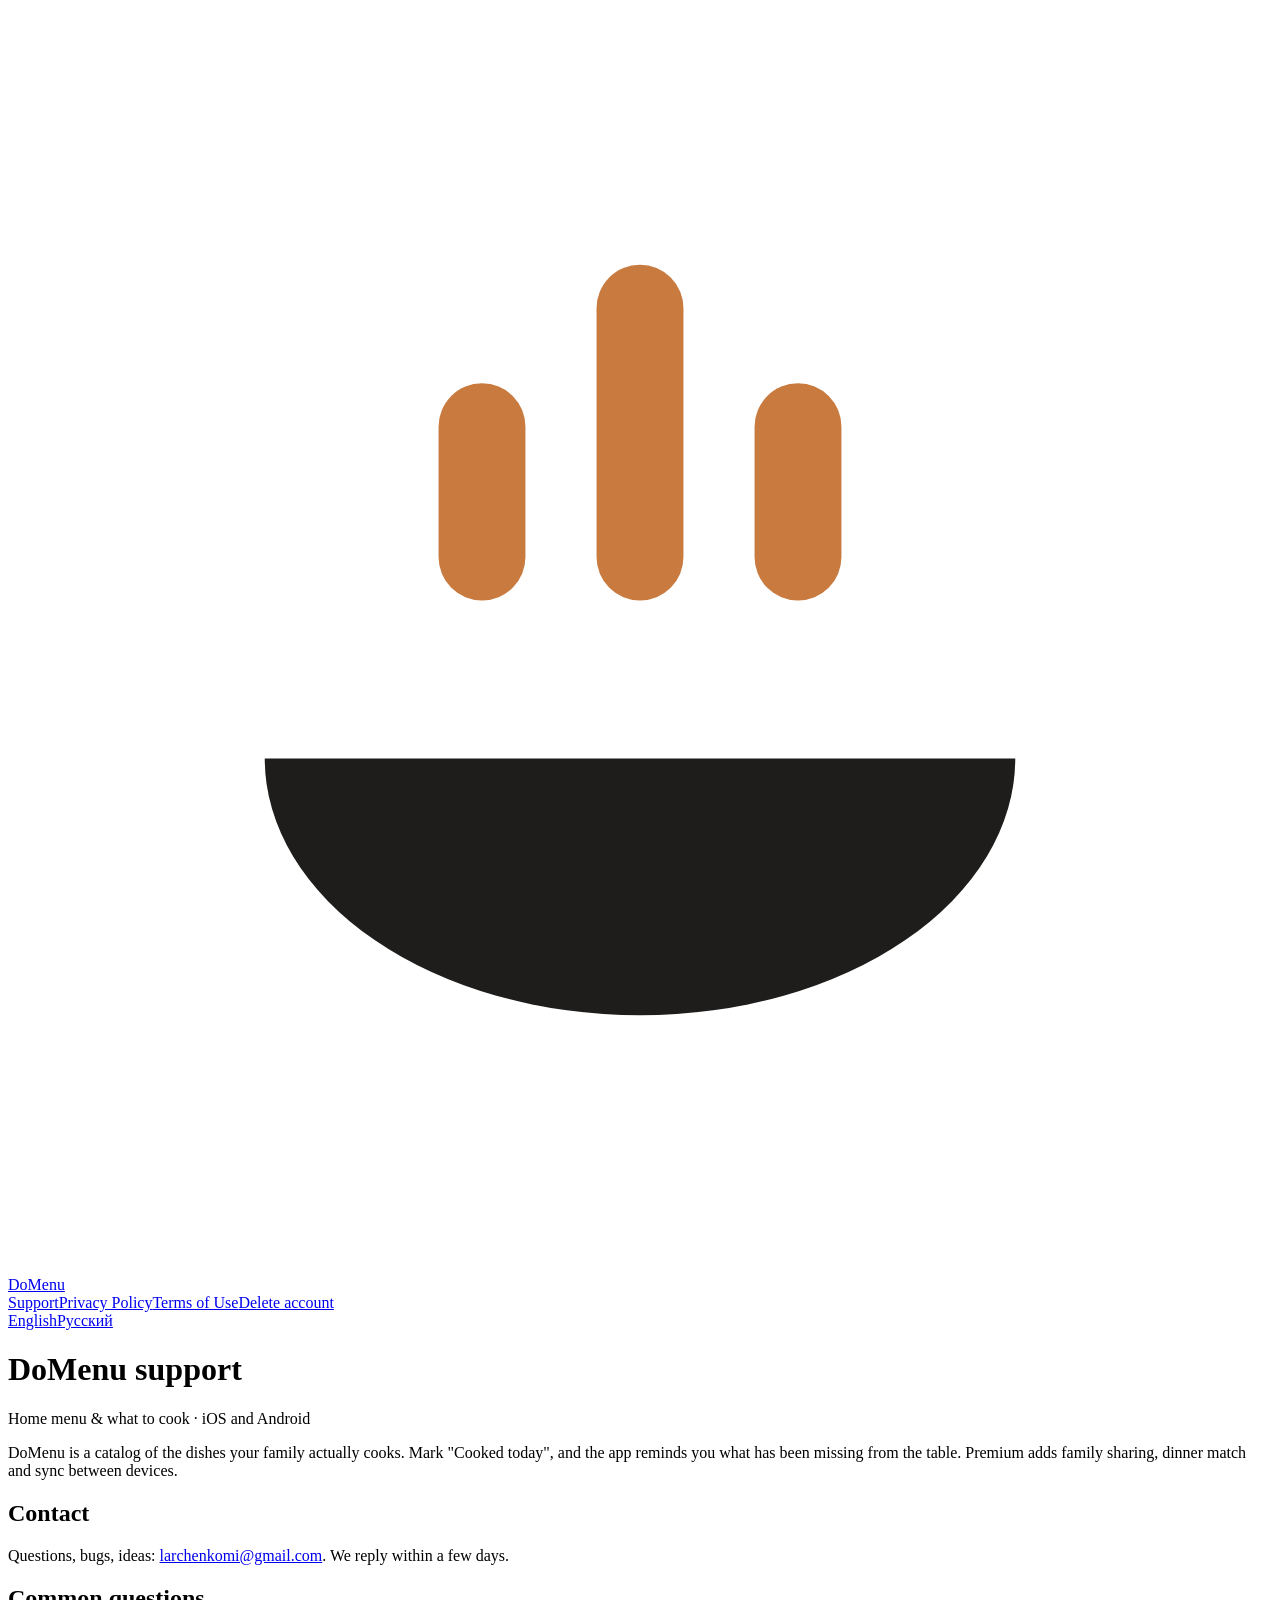
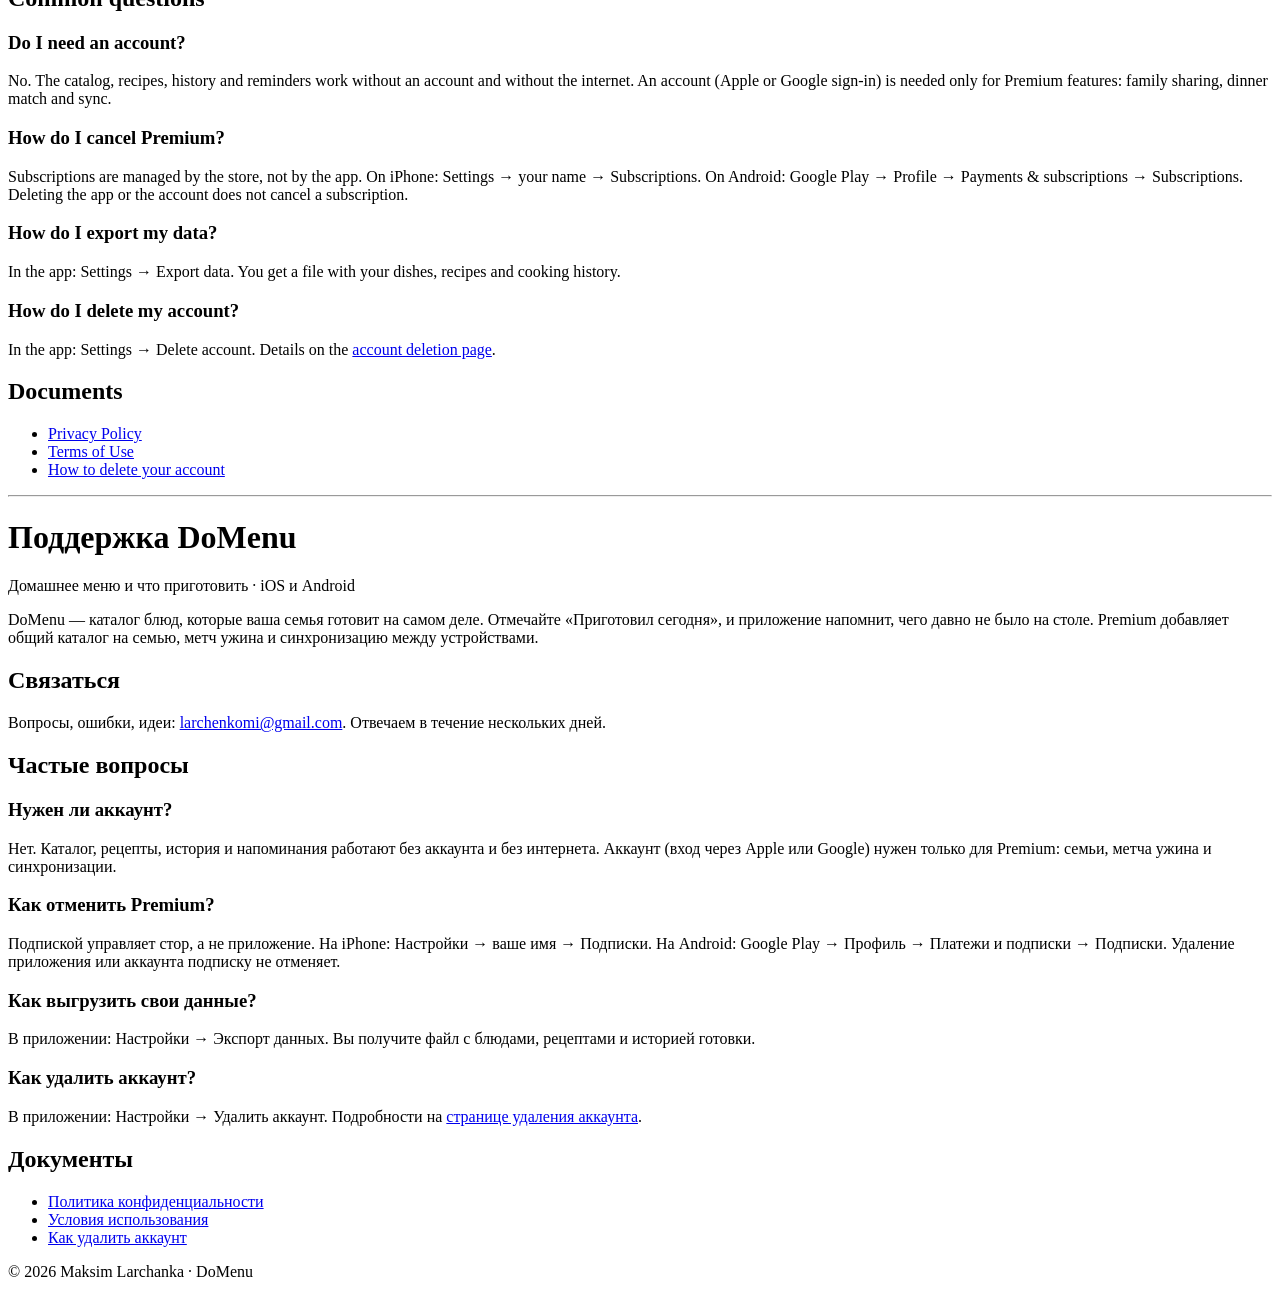
==== index.html @ 8ad33fca "Privacy policy, terms of use, account deletion and support pages Co-Authored-By: Claude Fable 5.1 <n" ====
<!doctype html><html lang="en"><head><meta charset="utf-8"><meta name="viewport" content="width=device-width,initial-scale=1"><title>DoMenu — Support</title><link rel="stylesheet" href="/domenu-site/style.css"></head><body>
<header>
  <a class="brand" href="/domenu-site/"><svg viewBox="0 0 64 64" aria-hidden="true"><rect x="21.8" y="19" width="4.4" height="11" rx="2.2" fill="#C97A3F"/><rect x="29.8" y="13" width="4.4" height="17" rx="2.2" fill="#C97A3F"/><rect x="37.8" y="19" width="4.4" height="11" rx="2.2" fill="#C97A3F"/><path d="M13 38 H51 A19 13 0 0 1 13 38 Z" fill="#1E1D1B"/></svg>DoMenu</a>
  <nav><a href="/domenu-site/">Support</a><a href="/domenu-site/privacy/">Privacy Policy</a><a href="/domenu-site/terms/">Terms of Use</a><a href="/domenu-site/delete-account/">Delete account</a></nav>
</header>
<main>
<div class="lang"><a href="#en">English</a><a href="#ru">Русский</a></div>
<h1 id="en">DoMenu support</h1>
<p class="meta">Home menu &amp; what to cook · iOS and Android</p>
<p>DoMenu is a catalog of the dishes your family actually cooks. Mark "Cooked today", and the app reminds you what has been missing from the table. Premium adds family sharing, dinner match and sync between devices.</p>
<h2>Contact</h2>
<p>Questions, bugs, ideas: <a href="mailto:larchenkomi@gmail.com">larchenkomi@gmail.com</a>. We reply within a few days.</p>
<h2>Common questions</h2>
<h3>Do I need an account?</h3>
<p>No. The catalog, recipes, history and reminders work without an account and without the internet. An account (Apple or Google sign-in) is needed only for Premium features: family sharing, dinner match and sync.</p>
<h3>How do I cancel Premium?</h3>
<p>Subscriptions are managed by the store, not by the app. On iPhone: Settings → your name → Subscriptions. On Android: Google Play → Profile → Payments &amp; subscriptions → Subscriptions. Deleting the app or the account does not cancel a subscription.</p>
<h3>How do I export my data?</h3>
<p>In the app: Settings → Export data. You get a file with your dishes, recipes and cooking history.</p>
<h3>How do I delete my account?</h3>
<p>In the app: Settings → Delete account. Details on the <a href="/domenu-site/delete-account/">account deletion page</a>.</p>
<h2>Documents</h2>
<ul><li><a href="/domenu-site/privacy/">Privacy Policy</a></li><li><a href="/domenu-site/terms/">Terms of Use</a></li><li><a href="/domenu-site/delete-account/">How to delete your account</a></li></ul>

<hr class="ru">
<h1 id="ru">Поддержка DoMenu</h1>
<p class="meta">Домашнее меню и что приготовить · iOS и Android</p>
<p>DoMenu — каталог блюд, которые ваша семья готовит на самом деле. Отмечайте «Приготовил сегодня», и приложение напомнит, чего давно не было на столе. Premium добавляет общий каталог на семью, метч ужина и синхронизацию между устройствами.</p>
<h2>Связаться</h2>
<p>Вопросы, ошибки, идеи: <a href="mailto:larchenkomi@gmail.com">larchenkomi@gmail.com</a>. Отвечаем в течение нескольких дней.</p>
<h2>Частые вопросы</h2>
<h3>Нужен ли аккаунт?</h3>
<p>Нет. Каталог, рецепты, история и напоминания работают без аккаунта и без интернета. Аккаунт (вход через Apple или Google) нужен только для Premium: семьи, метча ужина и синхронизации.</p>
<h3>Как отменить Premium?</h3>
<p>Подпиской управляет стор, а не приложение. На iPhone: Настройки → ваше имя → Подписки. На Android: Google Play → Профиль → Платежи и подписки → Подписки. Удаление приложения или аккаунта подписку не отменяет.</p>
<h3>Как выгрузить свои данные?</h3>
<p>В приложении: Настройки → Экспорт данных. Вы получите файл с блюдами, рецептами и историей готовки.</p>
<h3>Как удалить аккаунт?</h3>
<p>В приложении: Настройки → Удалить аккаунт. Подробности на <a href="/domenu-site/delete-account/#ru">странице удаления аккаунта</a>.</p>
<h2>Документы</h2>
<ul><li><a href="/domenu-site/privacy/#ru">Политика конфиденциальности</a></li><li><a href="/domenu-site/terms/#ru">Условия использования</a></li><li><a href="/domenu-site/delete-account/#ru">Как удалить аккаунт</a></li></ul>
</main>
<footer>© 2026 Maksim Larchanka · DoMenu</footer>
</body></html>
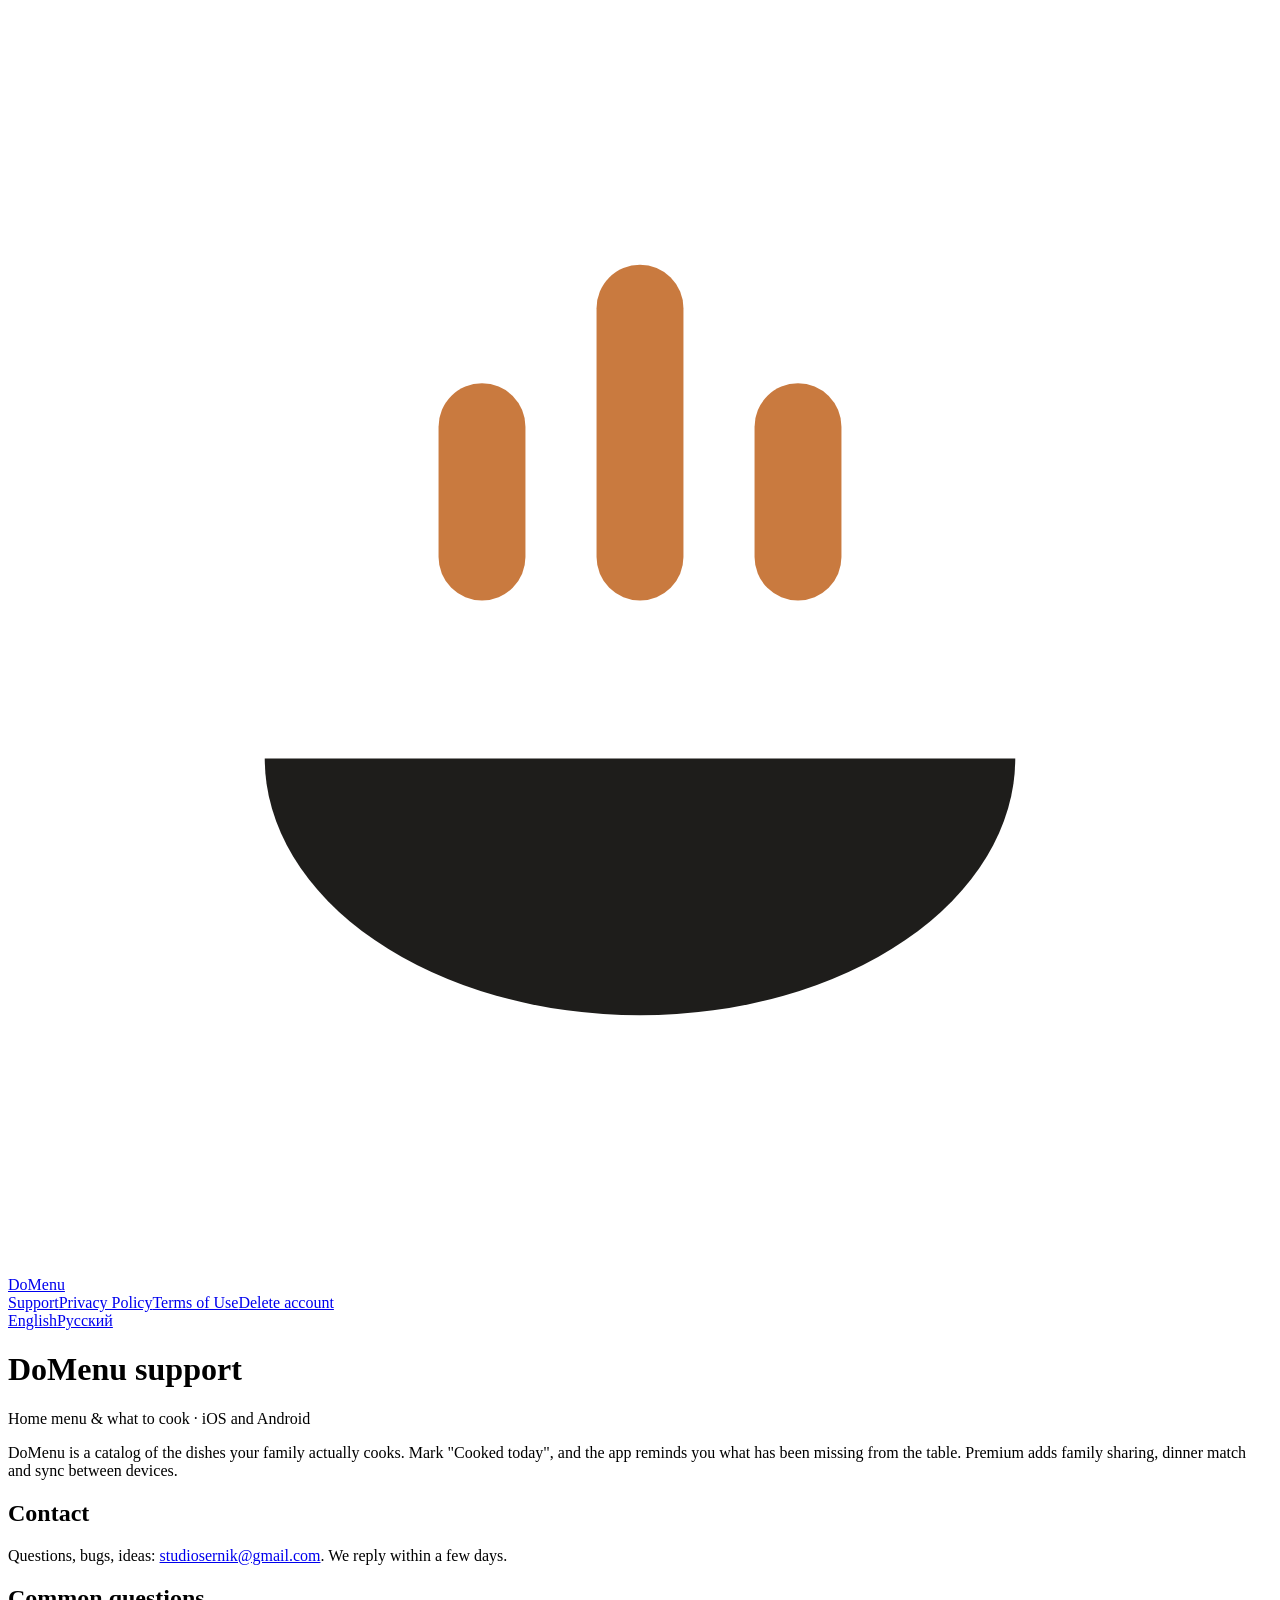
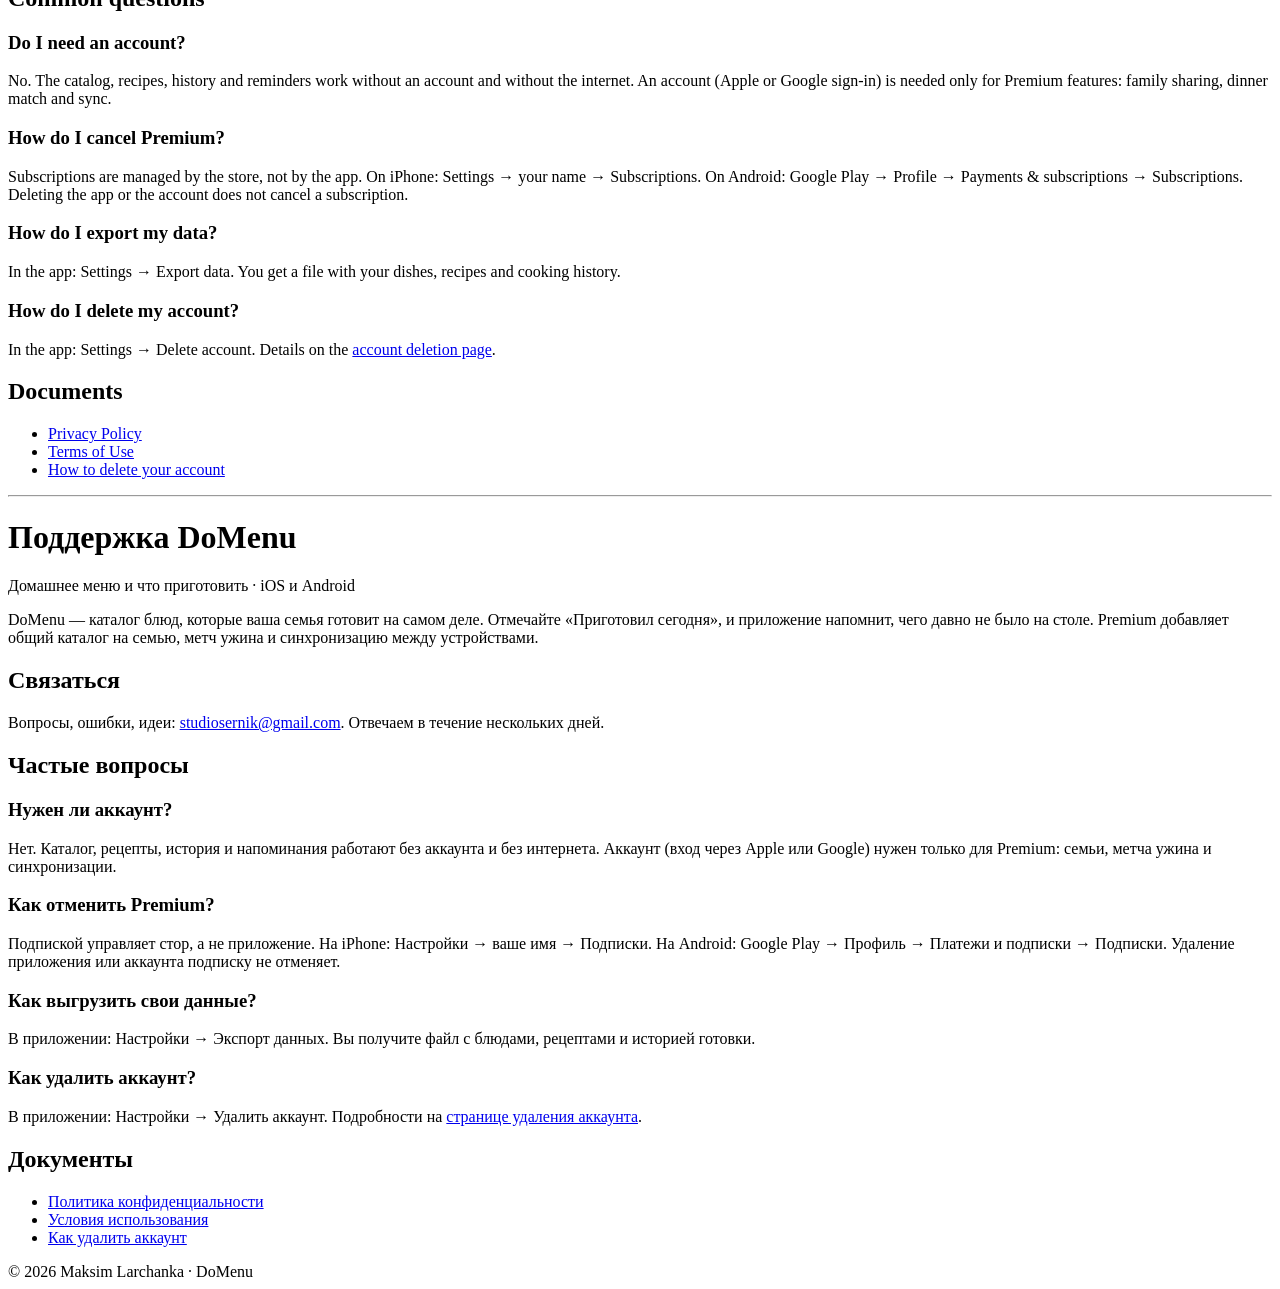
==== commit 2f7ca6b0: "Contact e-mail: studiosernik@gmail.com" ====
--- a/index.html
+++ b/index.html
@@ -9,7 +9,7 @@
 <p class="meta">Home menu &amp; what to cook · iOS and Android</p>
 <p>DoMenu is a catalog of the dishes your family actually cooks. Mark "Cooked today", and the app reminds you what has been missing from the table. Premium adds family sharing, dinner match and sync between devices.</p>
 <h2>Contact</h2>
-<p>Questions, bugs, ideas: <a href="mailto:larchenkomi@gmail.com">larchenkomi@gmail.com</a>. We reply within a few days.</p>
+<p>Questions, bugs, ideas: <a href="mailto:studiosernik@gmail.com">studiosernik@gmail.com</a>. We reply within a few days.</p>
 <h2>Common questions</h2>
 <h3>Do I need an account?</h3>
 <p>No. The catalog, recipes, history and reminders work without an account and without the internet. An account (Apple or Google sign-in) is needed only for Premium features: family sharing, dinner match and sync.</p>
@@ -27,7 +27,7 @@
 <p class="meta">Домашнее меню и что приготовить · iOS и Android</p>
 <p>DoMenu — каталог блюд, которые ваша семья готовит на самом деле. Отмечайте «Приготовил сегодня», и приложение напомнит, чего давно не было на столе. Premium добавляет общий каталог на семью, метч ужина и синхронизацию между устройствами.</p>
 <h2>Связаться</h2>
-<p>Вопросы, ошибки, идеи: <a href="mailto:larchenkomi@gmail.com">larchenkomi@gmail.com</a>. Отвечаем в течение нескольких дней.</p>
+<p>Вопросы, ошибки, идеи: <a href="mailto:studiosernik@gmail.com">studiosernik@gmail.com</a>. Отвечаем в течение нескольких дней.</p>
 <h2>Частые вопросы</h2>
 <h3>Нужен ли аккаунт?</h3>
 <p>Нет. Каталог, рецепты, история и напоминания работают без аккаунта и без интернета. Аккаунт (вход через Apple или Google) нужен только для Premium: семьи, метча ужина и синхронизации.</p>
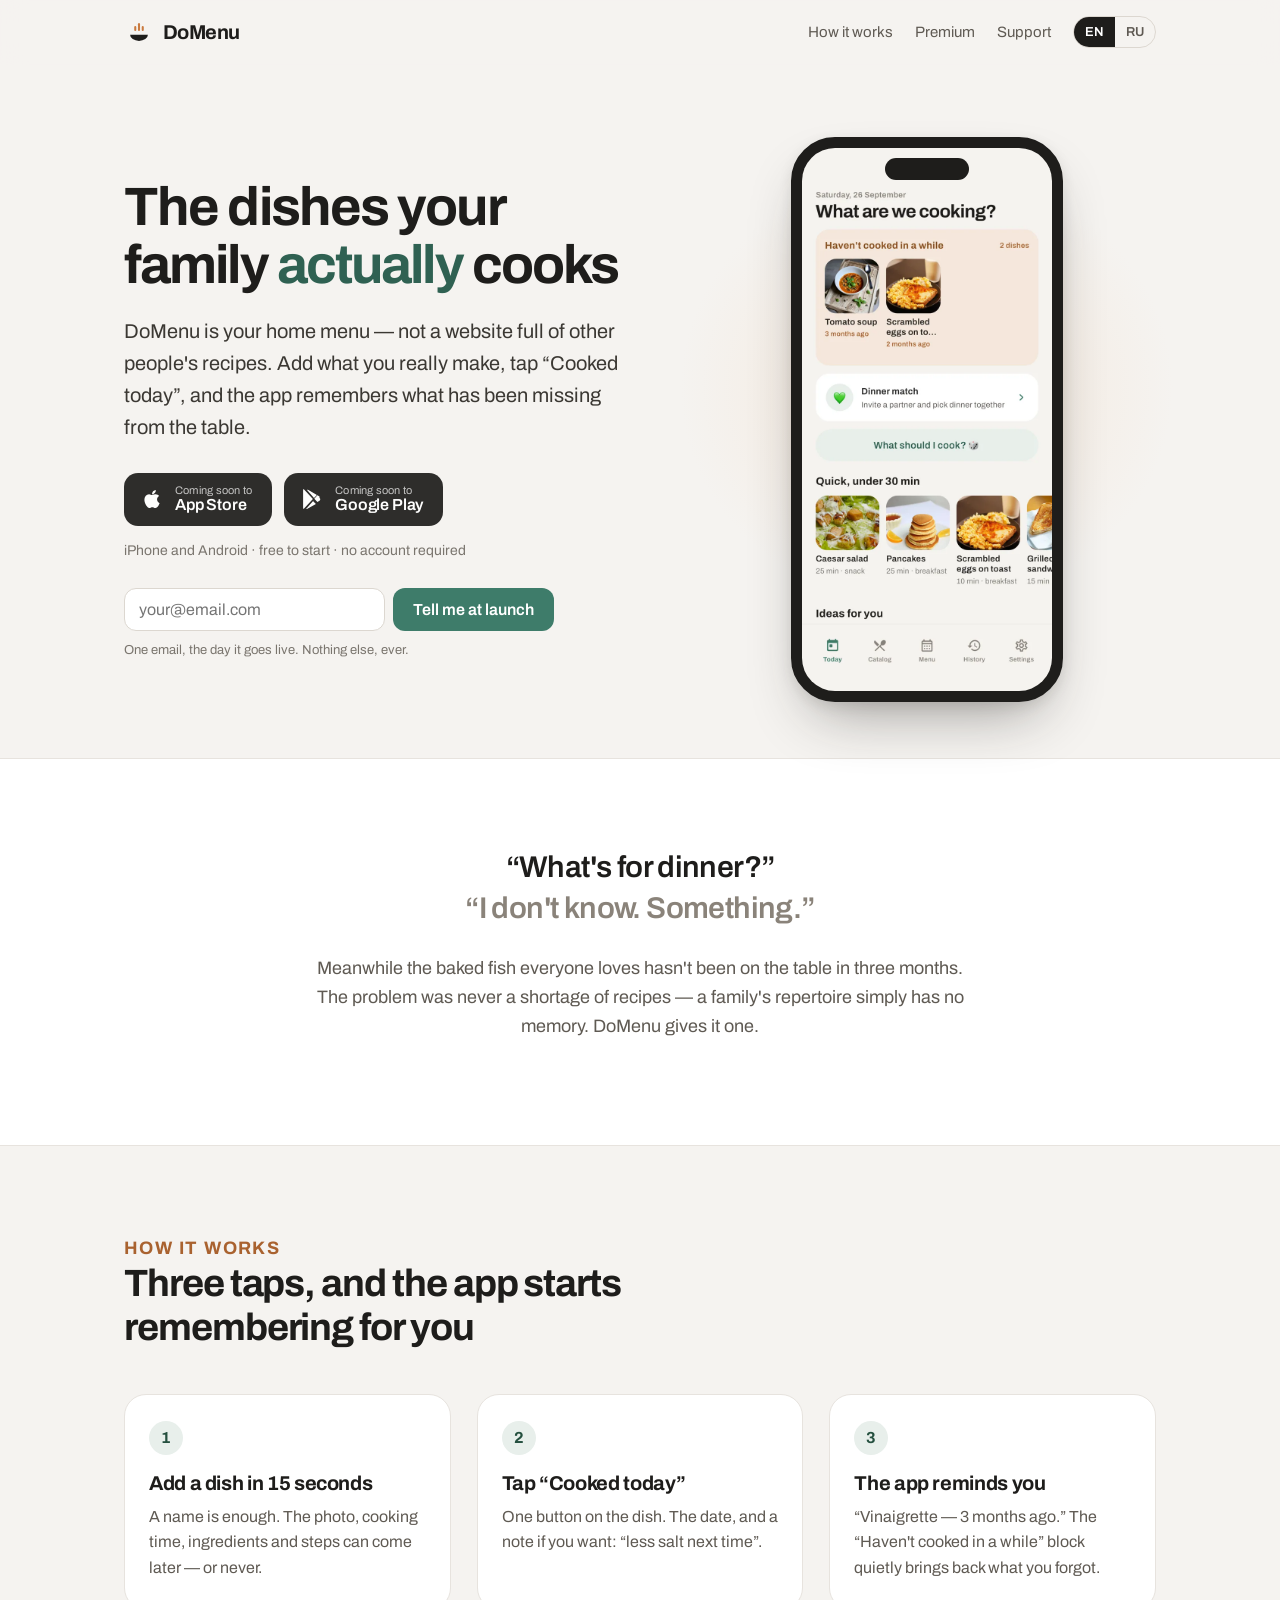
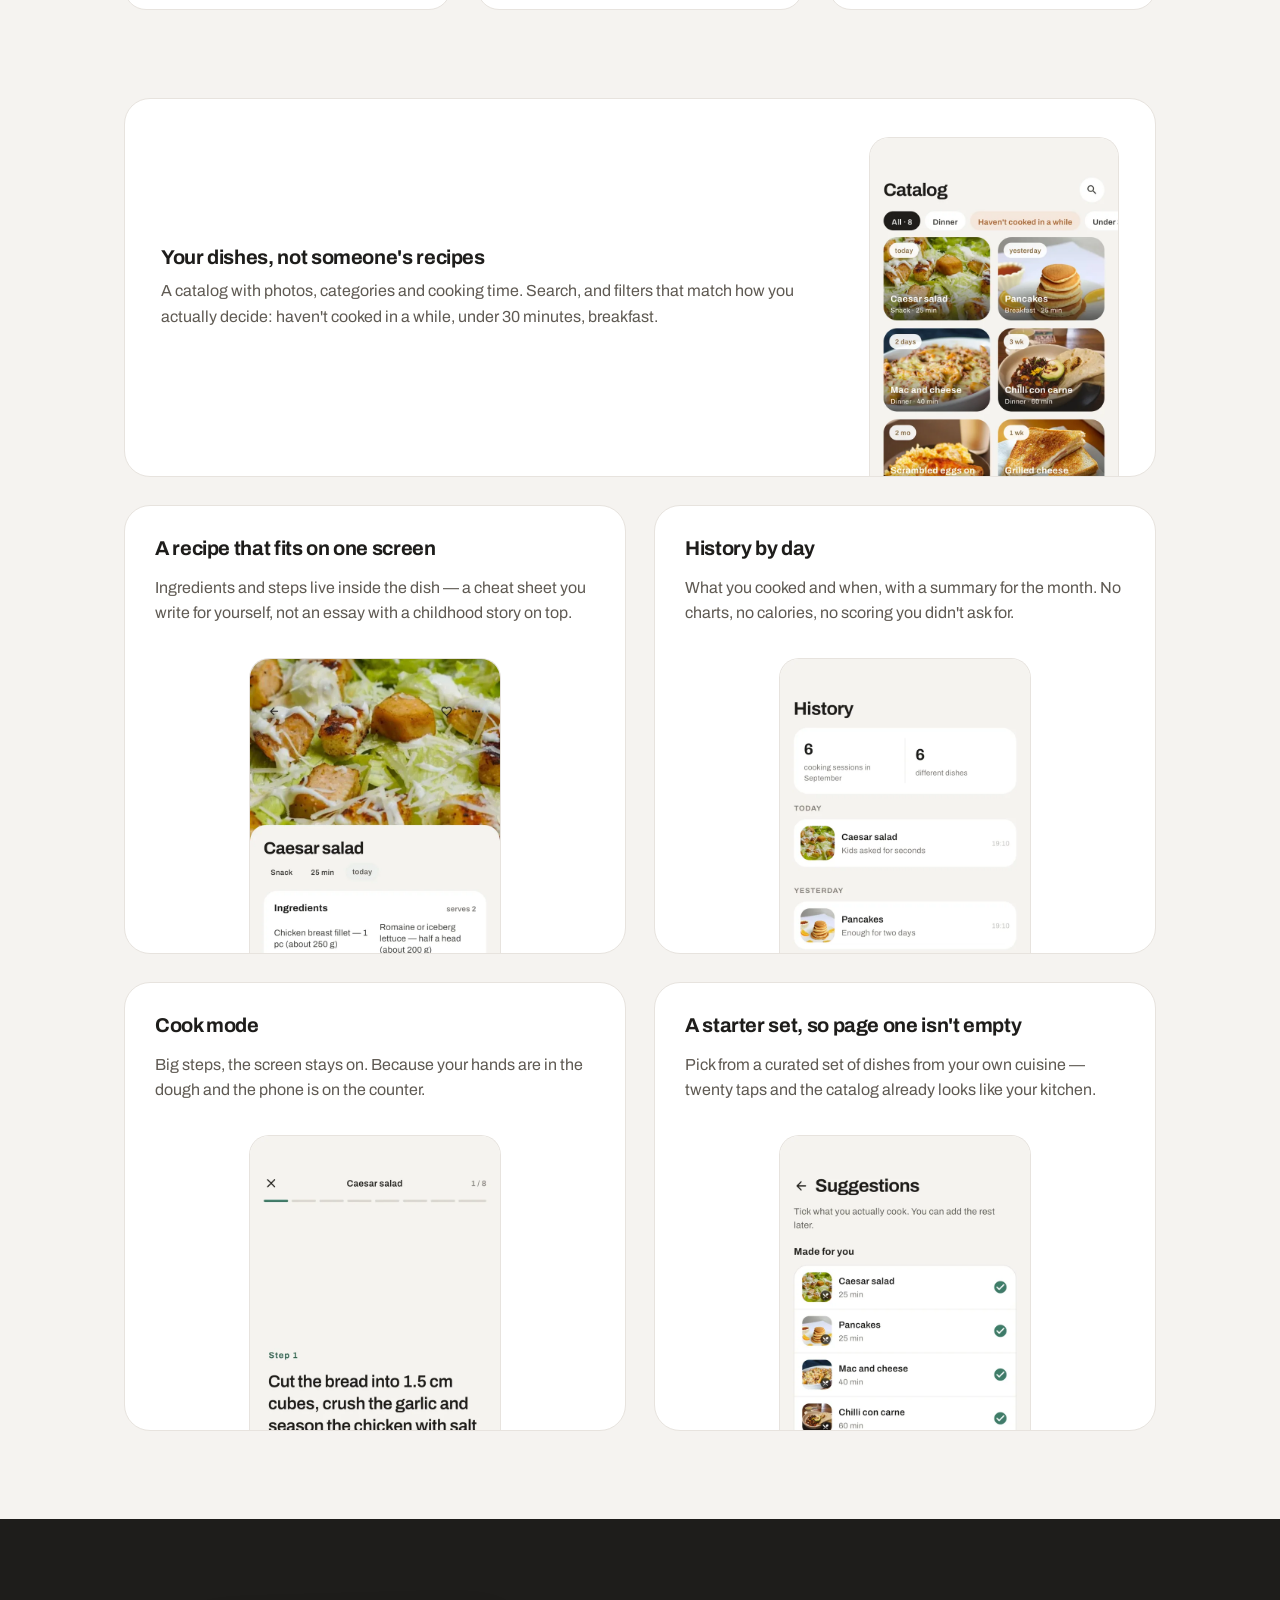
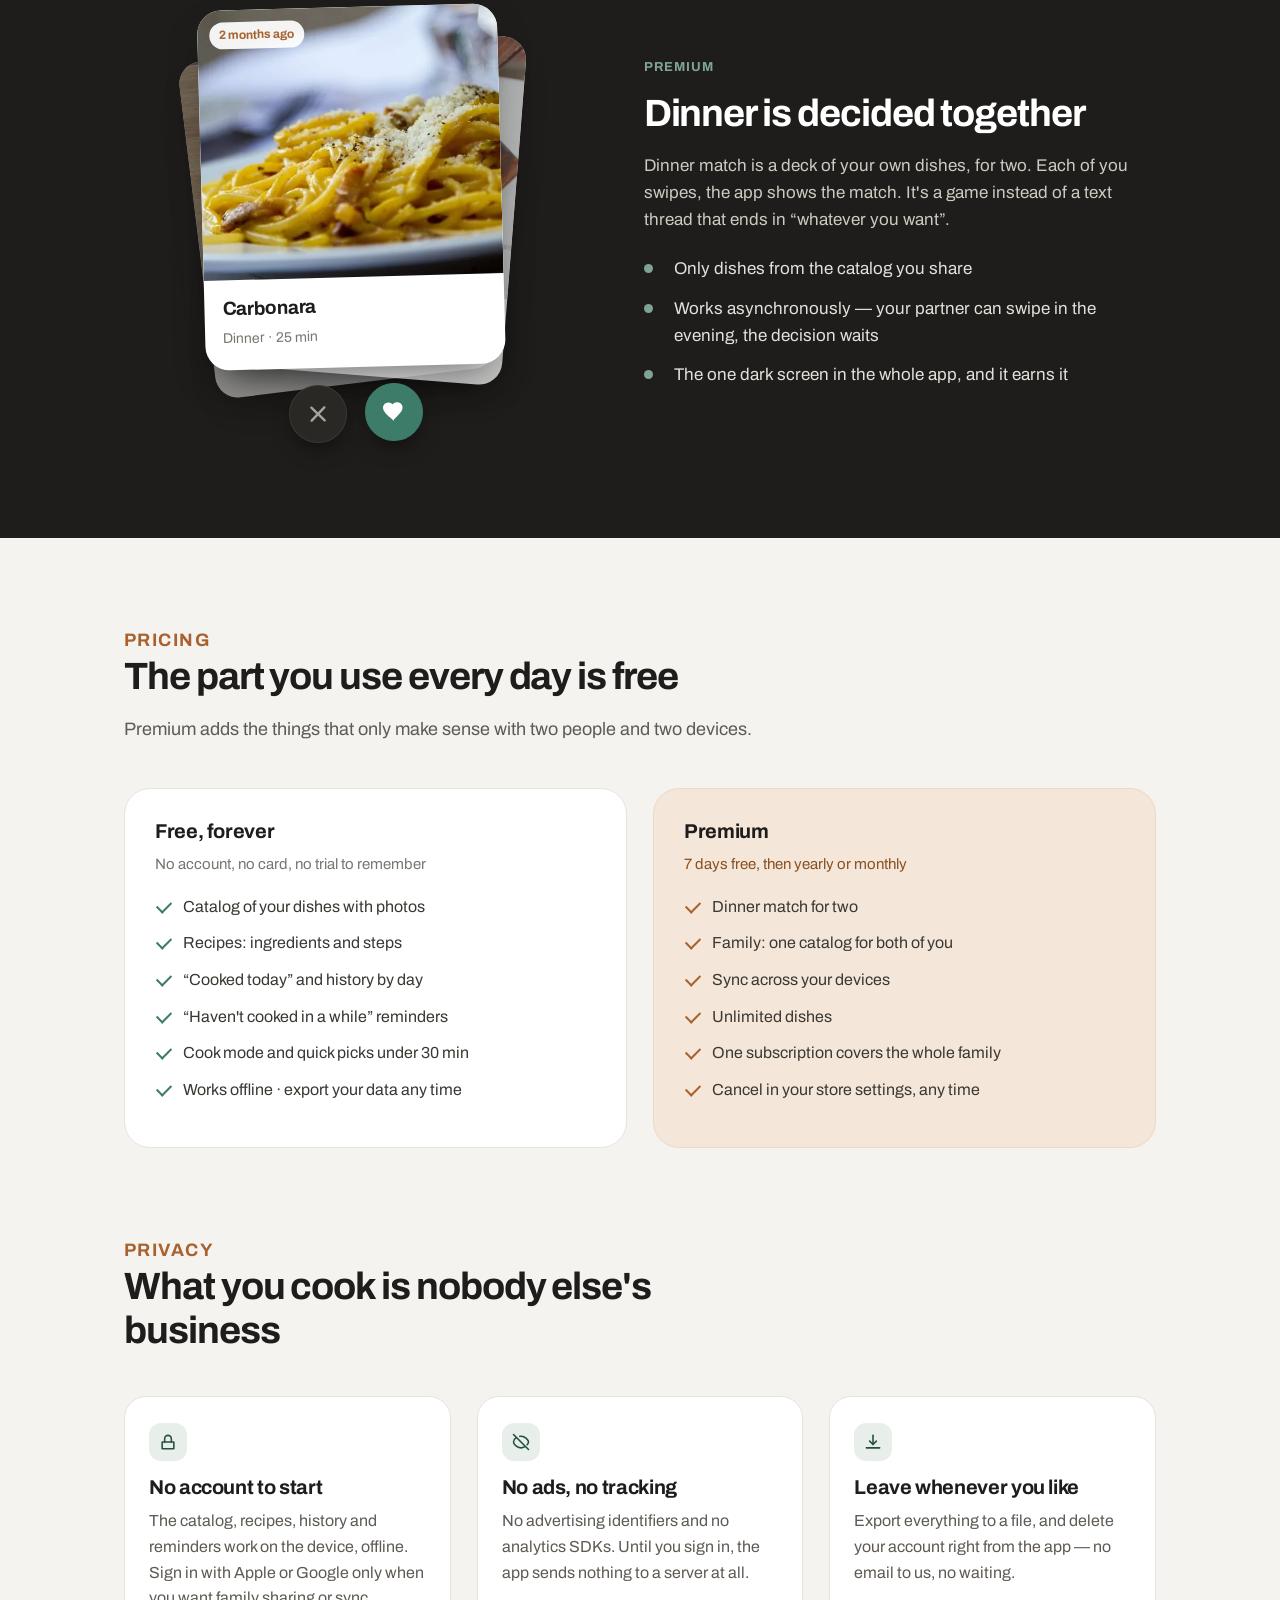
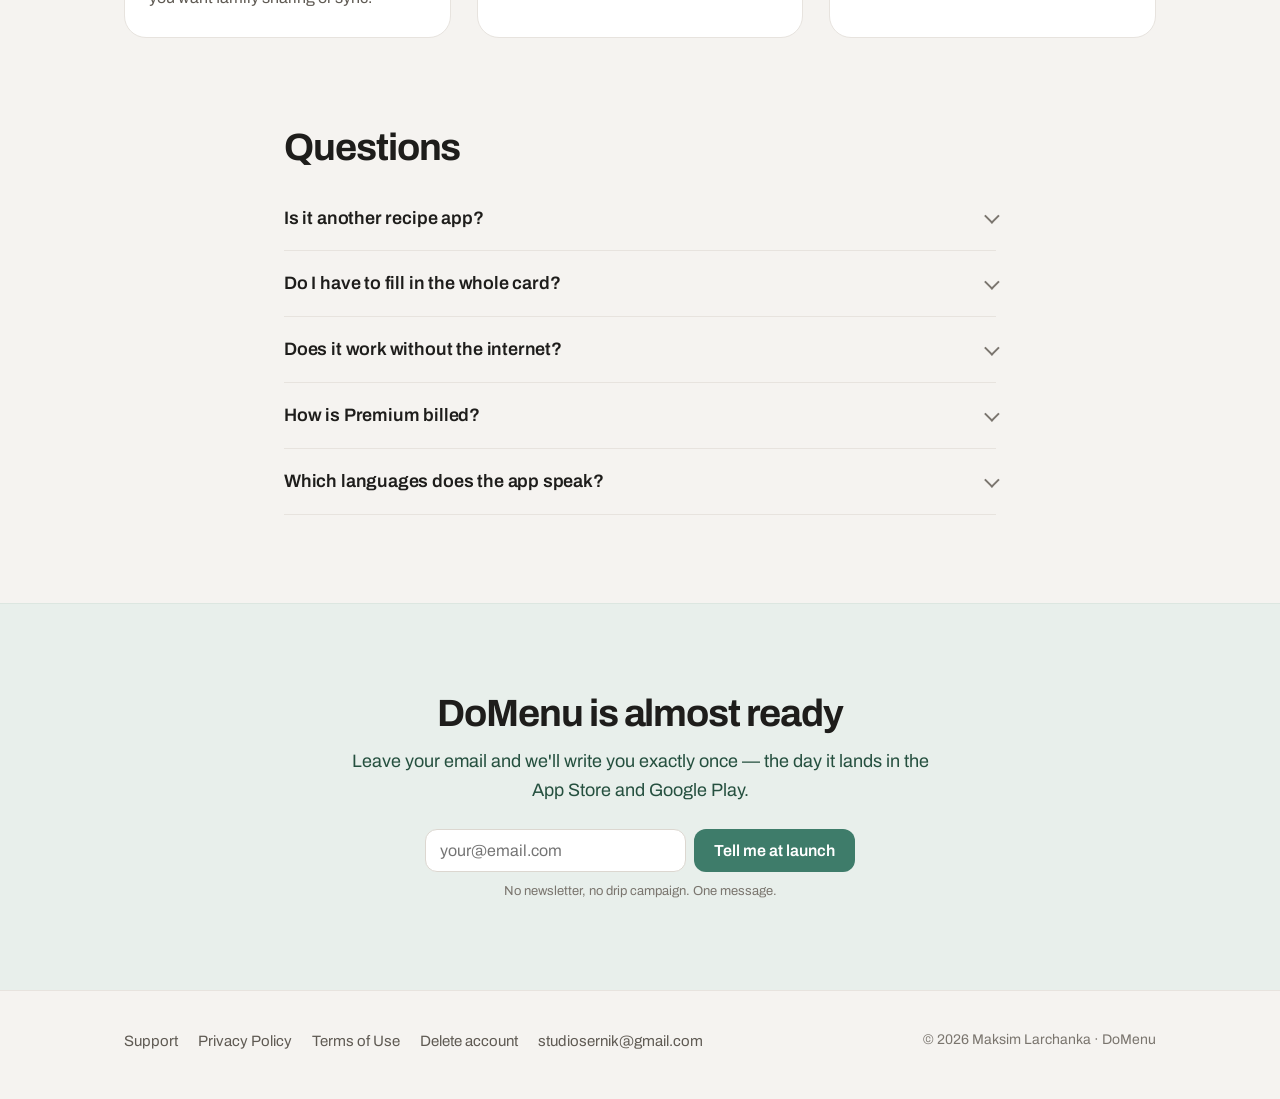
==== commit c32d574d: "Лендинг DoMenu на двух языках Главная страница стала лендингом: hero с кадром «Сегодня», три шага, п" ====
--- a/index.html
+++ b/index.html
@@ -1,44 +1,265 @@
-<!doctype html><html lang="en"><head><meta charset="utf-8"><meta name="viewport" content="width=device-width,initial-scale=1"><title>DoMenu — Support</title><link rel="stylesheet" href="/domenu-site/style.css"></head><body>
-<header>
-  <a class="brand" href="/domenu-site/"><svg viewBox="0 0 64 64" aria-hidden="true"><rect x="21.8" y="19" width="4.4" height="11" rx="2.2" fill="#C97A3F"/><rect x="29.8" y="13" width="4.4" height="17" rx="2.2" fill="#C97A3F"/><rect x="37.8" y="19" width="4.4" height="11" rx="2.2" fill="#C97A3F"/><path d="M13 38 H51 A19 13 0 0 1 13 38 Z" fill="#1E1D1B"/></svg>DoMenu</a>
-  <nav><a href="/domenu-site/">Support</a><a href="/domenu-site/privacy/">Privacy Policy</a><a href="/domenu-site/terms/">Terms of Use</a><a href="/domenu-site/delete-account/">Delete account</a></nav>
+<!doctype html>
+<html lang="en">
+<head>
+<meta charset="utf-8">
+<meta name="viewport" content="width=device-width,initial-scale=1">
+<title>DoMenu — the dishes your family actually cooks</title>
+<meta name="description" content="DoMenu is a home menu app: your family's own dishes, a cheat-sheet recipe inside each one, and a reminder of what hasn't been on the table in a while. iPhone and Android.">
+<link rel="canonical" href="https://makslara.github.io/domenu-site/">
+<link rel="alternate" hreflang="en" href="https://makslara.github.io/domenu-site/">
+<link rel="alternate" hreflang="ru" href="https://makslara.github.io/domenu-site/ru/">
+<link rel="alternate" hreflang="x-default" href="https://makslara.github.io/domenu-site/">
+<meta property="og:type" content="website">
+<meta property="og:title" content="DoMenu — the dishes your family actually cooks">
+<meta property="og:description" content="Your home menu: add what you really cook, mark “Cooked today”, and the app remembers what has been missing from the table.">
+<meta property="og:image" content="https://makslara.github.io/domenu-site/og.png">
+<meta property="og:locale" content="en">
+<meta property="og:locale:alternate" content="ru">
+<meta name="twitter:card" content="summary_large_image">
+<meta name="theme-color" content="#F5F3F0">
+<link rel="icon" href="favicon.svg" type="image/svg+xml">
+<link rel="apple-touch-icon" href="apple-touch-icon.png">
+<link rel="preconnect" href="https://fonts.googleapis.com"><link rel="preconnect" href="https://fonts.gstatic.com" crossorigin>
+<link rel="stylesheet" href="https://fonts.googleapis.com/css2?family=Archivo:wght@400;500;600;700&family=Golos+Text:wght@400;500;600;700&display=swap">
+<link rel="stylesheet" href="landing.css">
+<script>(function(){try{var s=localStorage.getItem('domenu-lang');if(s==='ru'){location.replace('ru/');return}if(!s&&/^ru\b/i.test(navigator.language||'')){location.replace('ru/')}}catch(e){}})();</script>
+</head>
+<body>
+
+<header class="top">
+  <div class="wrap top-in">
+    <a class="brand" href="./"><svg viewBox="0 0 64 64" aria-hidden="true"><rect x="21.8" y="19" width="4.4" height="11" rx="2.2" fill="#C97A3F"/><rect x="29.8" y="13" width="4.4" height="17" rx="2.2" fill="#C97A3F"/><rect x="37.8" y="19" width="4.4" height="11" rx="2.2" fill="#C97A3F"/><path d="M13 38 H51 A19 13 0 0 1 13 38 Z" fill="#1E1D1B"/></svg>DoMenu</a>
+    <nav>
+      <a class="nav-link" href="#how">How it works</a>
+      <a class="nav-link" href="#premium">Premium</a>
+      <a class="nav-link" href="support/">Support</a>
+      <span class="lang-switch"><a href="./" data-lang="en" aria-current="page">EN</a><a href="ru/" data-lang="ru">RU</a></span>
+    </nav>
+  </div>
 </header>
+
 <main>
-<div class="lang"><a href="#en">English</a><a href="#ru">Русский</a></div>
-<h1 id="en">DoMenu support</h1>
-<p class="meta">Home menu &amp; what to cook · iOS and Android</p>
-<p>DoMenu is a catalog of the dishes your family actually cooks. Mark "Cooked today", and the app reminds you what has been missing from the table. Premium adds family sharing, dinner match and sync between devices.</p>
-<h2>Contact</h2>
-<p>Questions, bugs, ideas: <a href="mailto:studiosernik@gmail.com">studiosernik@gmail.com</a>. We reply within a few days.</p>
-<h2>Common questions</h2>
-<h3>Do I need an account?</h3>
-<p>No. The catalog, recipes, history and reminders work without an account and without the internet. An account (Apple or Google sign-in) is needed only for Premium features: family sharing, dinner match and sync.</p>
-<h3>How do I cancel Premium?</h3>
-<p>Subscriptions are managed by the store, not by the app. On iPhone: Settings → your name → Subscriptions. On Android: Google Play → Profile → Payments &amp; subscriptions → Subscriptions. Deleting the app or the account does not cancel a subscription.</p>
-<h3>How do I export my data?</h3>
-<p>In the app: Settings → Export data. You get a file with your dishes, recipes and cooking history.</p>
-<h3>How do I delete my account?</h3>
-<p>In the app: Settings → Delete account. Details on the <a href="/domenu-site/delete-account/">account deletion page</a>.</p>
-<h2>Documents</h2>
-<ul><li><a href="/domenu-site/privacy/">Privacy Policy</a></li><li><a href="/domenu-site/terms/">Terms of Use</a></li><li><a href="/domenu-site/delete-account/">How to delete your account</a></li></ul>
-
-<hr class="ru">
-<h1 id="ru">Поддержка DoMenu</h1>
-<p class="meta">Домашнее меню и что приготовить · iOS и Android</p>
-<p>DoMenu — каталог блюд, которые ваша семья готовит на самом деле. Отмечайте «Приготовил сегодня», и приложение напомнит, чего давно не было на столе. Premium добавляет общий каталог на семью, метч ужина и синхронизацию между устройствами.</p>
-<h2>Связаться</h2>
-<p>Вопросы, ошибки, идеи: <a href="mailto:studiosernik@gmail.com">studiosernik@gmail.com</a>. Отвечаем в течение нескольких дней.</p>
-<h2>Частые вопросы</h2>
-<h3>Нужен ли аккаунт?</h3>
-<p>Нет. Каталог, рецепты, история и напоминания работают без аккаунта и без интернета. Аккаунт (вход через Apple или Google) нужен только для Premium: семьи, метча ужина и синхронизации.</p>
-<h3>Как отменить Premium?</h3>
-<p>Подпиской управляет стор, а не приложение. На iPhone: Настройки → ваше имя → Подписки. На Android: Google Play → Профиль → Платежи и подписки → Подписки. Удаление приложения или аккаунта подписку не отменяет.</p>
-<h3>Как выгрузить свои данные?</h3>
-<p>В приложении: Настройки → Экспорт данных. Вы получите файл с блюдами, рецептами и историей готовки.</p>
-<h3>Как удалить аккаунт?</h3>
-<p>В приложении: Настройки → Удалить аккаунт. Подробности на <a href="/domenu-site/delete-account/#ru">странице удаления аккаунта</a>.</p>
-<h2>Документы</h2>
-<ul><li><a href="/domenu-site/privacy/#ru">Политика конфиденциальности</a></li><li><a href="/domenu-site/terms/#ru">Условия использования</a></li><li><a href="/domenu-site/delete-account/#ru">Как удалить аккаунт</a></li></ul>
+
+<section class="hero">
+  <div class="wrap hero-grid">
+    <div>
+      <h1>The dishes your family <em>actually</em> cooks</h1>
+      <p class="lead">DoMenu is your home menu — not a website full of other people's recipes. Add what you really make, tap “Cooked today”, and the app remembers what has been missing from the table.</p>
+      <div class="cta">
+        <span class="badge" aria-disabled="true"><svg viewBox="0 0 24 24" aria-hidden="true"><path d="M17.05 20.28c-.98.95-2.05.8-3.08.35-1.09-.46-2.09-.48-3.24 0-1.44.62-2.2.44-3.06-.35C2.79 15.25 3.51 7.59 9.05 7.31c1.35.07 2.29.74 3.08.8 1.18-.24 2.31-.93 3.57-.84 1.51.12 2.65.72 3.4 1.8-3.12 1.87-2.38 5.98.48 7.13-.57 1.5-1.31 2.99-2.53 4.08zM12.03 7.25c-.15-2.23 1.66-4.07 3.74-4.25.29 2.58-2.34 4.5-3.74 4.25z"/></svg><span><small>Coming soon to</small><b>App Store</b></span></span>
+        <span class="badge" aria-disabled="true"><svg viewBox="0 0 24 24" aria-hidden="true"><path d="M3.6 2.1c-.3.25-.5.65-.5 1.17v17.46c0 .52.2.92.5 1.17l9.3-9.9-9.3-9.9zm10.4 8.9 2.9-3.1-8.5-4.8c-.5-.3-1-.35-1.35-.15L14 11zm0 2.1L6.05 22c.35.2.85.15 1.35-.15l8.5-4.8-2.9-2.95zm5.5-3.55-2.1-1.2-3.1 3.3 3.1 3.3 2.1-1.2c1-.57 1-2.06 0-2.63z"/></svg><span><small>Coming soon to</small><b>Google Play</b></span></span>
+      </div>
+      <p class="cta-note">iPhone and Android · free to start · no account required</p>
+      <form class="signup" data-subject="DoMenu: tell me at launch" data-body="Please let me know when DoMenu is out.">
+        <div class="signup-row">
+          <input type="email" required placeholder="your@email.com" aria-label="Email">
+          <button type="submit">Tell me at launch</button>
+        </div>
+        <p class="hint">One email, the day it goes live. Nothing else, ever.</p>
+        <p class="done">Thanks — you'll hear from us once, at launch.</p>
+      </form>
+    </div>
+    <div class="hero-phone">
+      <div class="phone"><img src="shots/en/03-today.webp" width="660" height="1434" alt="The Today screen in DoMenu: “Haven't cooked in a while”, dinner match and quick picks"></div>
+    </div>
+  </div>
+</section>
+
+<section class="problem">
+  <div class="wrap quote reveal">
+    <p class="dialog">“What's for dinner?”<span>“I don't know. Something.”</span></p>
+    <p>Meanwhile the baked fish everyone loves hasn't been on the table in three months. The problem was never a shortage of recipes — a family's repertoire simply has no memory. DoMenu gives it one.</p>
+  </div>
+</section>
+
+<section id="how">
+  <div class="wrap">
+    <div class="section-head reveal">
+      <p class="eyebrow">How it works</p>
+      <h2>Three taps, and the app starts remembering for you</h2>
+    </div>
+    <div class="steps reveal">
+      <div class="step">
+        <h3>Add a dish in 15 seconds</h3>
+        <p>A name is enough. The photo, cooking time, ingredients and steps can come later — or never.</p>
+      </div>
+      <div class="step">
+        <h3>Tap “Cooked today”</h3>
+        <p>One button on the dish. The date, and a note if you want: “less salt next time”.</p>
+      </div>
+      <div class="step">
+        <h3>The app reminds you</h3>
+        <p>“Vinaigrette — 3 months ago.” The “Haven't cooked in a while” block quietly brings back what you forgot.</p>
+      </div>
+    </div>
+  </div>
+</section>
+
+<section id="features" style="padding-top:0">
+  <div class="wrap">
+    <div class="features">
+      <div class="feature wide reveal">
+        <div>
+          <h3>Your dishes, not someone's recipes</h3>
+          <p>A catalog with photos, categories and cooking time. Search, and filters that match how you actually decide: haven't cooked in a while, under 30 minutes, breakfast.</p>
+        </div>
+        <div class="shot"><img loading="lazy" src="shots/en/04-catalog.webp" width="660" height="1434" alt="Catalog of dishes in DoMenu"></div>
+      </div>
+      <div class="feature reveal">
+        <h3>A recipe that fits on one screen</h3>
+        <p>Ingredients and steps live inside the dish — a cheat sheet you write for yourself, not an essay with a childhood story on top.</p>
+        <div class="shot"><img loading="lazy" src="shots/en/05-dish.webp" width="660" height="1434" alt="A dish card with ingredients and steps"></div>
+      </div>
+      <div class="feature reveal">
+        <h3>History by day</h3>
+        <p>What you cooked and when, with a summary for the month. No charts, no calories, no scoring you didn't ask for.</p>
+        <div class="shot"><img loading="lazy" src="shots/en/07-history.webp" width="660" height="1434" alt="Cooking history by day"></div>
+      </div>
+      <div class="feature reveal">
+        <h3>Cook mode</h3>
+        <p>Big steps, the screen stays on. Because your hands are in the dough and the phone is on the counter.</p>
+        <div class="shot"><img loading="lazy" src="shots/en/06c-cook-mode.webp" width="660" height="1434" alt="Cook mode with large steps"></div>
+      </div>
+      <div class="feature reveal">
+        <h3>A starter set, so page one isn't empty</h3>
+        <p>Pick from a curated set of dishes from your own cuisine — twenty taps and the catalog already looks like your kitchen.</p>
+        <div class="shot"><img loading="lazy" src="shots/en/14-suggestions.webp" width="660" height="1434" alt="Starter set of dishes"></div>
+      </div>
+    </div>
+  </div>
+</section>
+
+<section class="match" id="match">
+  <div class="wrap match-grid">
+      <div class="deck">
+        <div class="deck-card"><img loading="lazy" src="shots/deck/homemade-pizza.webp" alt=""><div class="meta"><b>Homemade pizza</b><span>Dinner · 50 min</span></div></div>
+        <div class="deck-card"><img loading="lazy" src="shots/deck/borscht.webp" alt=""><div class="meta"><b>Borscht</b><span>Dinner · 90 min</span></div></div>
+        <div class="deck-card">
+          <span class="ago">2 months ago</span>
+          <img loading="lazy" src="shots/deck/carbonara.webp" alt="Carbonara in the dinner match deck">
+          <div class="meta"><b>Carbonara</b><span>Dinner · 25 min</span></div>
+        </div>
+        <div class="deck-btns">
+          <span aria-hidden="true"><svg viewBox="0 0 24 24"><path d="M6 6l12 12M18 6L6 18"/></svg></span>
+          <span class="yes" aria-hidden="true"><svg viewBox="0 0 24 24"><path d="M12 20.4l-1.5-1.36C5.2 14.28 2 11.4 2 7.9 2 5.1 4.2 3 7 3c1.6 0 3.1.74 4 1.9C11.9 3.74 13.4 3 15 3c2.8 0 5 2.1 5 4.9 0 3.5-3.2 6.38-8.5 11.14L12 20.4z"/></svg></span>
+        </div>
+      </div>
+    <div class="reveal">
+      <p class="eyebrow">Premium</p>
+      <h2>Dinner is decided together</h2>
+      <p>Dinner match is a deck of your own dishes, for two. Each of you swipes, the app shows the match. It's a game instead of a text thread that ends in “whatever you want”.</p>
+      <ul>
+        <li>Only dishes from the catalog you share</li>
+        <li>Works asynchronously — your partner can swipe in the evening, the decision waits</li>
+        <li>The one dark screen in the whole app, and it earns it</li>
+      </ul>
+    </div>
+  </div>
+</section>
+
+<section id="premium">
+  <div class="wrap">
+    <div class="section-head reveal">
+      <p class="eyebrow">Pricing</p>
+      <h2>The part you use every day is free</h2>
+      <p>Premium adds the things that only make sense with two people and two devices.</p>
+    </div>
+    <div class="plans reveal">
+      <div class="plan">
+        <h3>Free, forever</h3>
+        <p class="price">No account, no card, no trial to remember</p>
+        <ul>
+          <li>Catalog of your dishes with photos</li>
+          <li>Recipes: ingredients and steps</li>
+          <li>“Cooked today” and history by day</li>
+          <li>“Haven't cooked in a while” reminders</li>
+          <li>Cook mode and quick picks under 30 min</li>
+          <li>Works offline · export your data any time</li>
+        </ul>
+      </div>
+      <div class="plan premium">
+        <h3>Premium</h3>
+        <p class="price">7 days free, then yearly or monthly</p>
+        <ul>
+          <li>Dinner match for two</li>
+          <li>Family: one catalog for both of you</li>
+          <li>Sync across your devices</li>
+          <li>Unlimited dishes</li>
+          <li>One subscription covers the whole family</li>
+          <li>Cancel in your store settings, any time</li>
+        </ul>
+      </div>
+    </div>
+  </div>
+</section>
+
+<section id="privacy" style="padding-top:0">
+  <div class="wrap">
+    <div class="section-head reveal">
+      <p class="eyebrow">Privacy</p>
+      <h2>What you cook is nobody else's business</h2>
+    </div>
+    <div class="privacy-grid reveal">
+      <div class="pcard">
+        <div class="ico"><svg viewBox="0 0 24 24" aria-hidden="true"><path d="M5 12h14v8H5z"/><path d="M8 12V8a4 4 0 0 1 8 0v4"/></svg></div>
+        <h3>No account to start</h3>
+        <p>The catalog, recipes, history and reminders work on the device, offline. Sign in with Apple or Google only when you want family sharing or sync.</p>
+      </div>
+      <div class="pcard">
+        <div class="ico"><svg viewBox="0 0 24 24" aria-hidden="true"><path d="M3 3l18 18"/><path d="M10.6 5.2A9.6 9.6 0 0 1 12 5c5 0 9 4.5 9 7 0 .9-.6 2.1-1.6 3.2M6.2 6.7C4 8.2 3 10.2 3 12c0 2.5 4 7 9 7 1.6 0 3-.4 4.3-1.1"/></svg></div>
+        <h3>No ads, no tracking</h3>
+        <p>No advertising identifiers and no analytics SDKs. Until you sign in, the app sends nothing to a server at all.</p>
+      </div>
+      <div class="pcard">
+        <div class="ico"><svg viewBox="0 0 24 24" aria-hidden="true"><path d="M12 4v11"/><path d="M8 11l4 4 4-4"/><path d="M4 19h16"/></svg></div>
+        <h3>Leave whenever you like</h3>
+        <p>Export everything to a file, and delete your account right from the app — no email to us, no waiting.</p>
+      </div>
+    </div>
+  </div>
+</section>
+
+<section class="faq-section" style="padding-top:0">
+  <div class="wrap faq reveal">
+    <h2>Questions</h2>
+    <details><summary>Is it another recipe app?</summary><p>No. Recipe apps start from someone else's recipe; DoMenu starts from the dish you already cook. The recipe is a short note inside it — a cheat sheet, not an article.</p></details>
+    <details><summary>Do I have to fill in the whole card?</summary><p>Only the name is required. Many dishes live as a name, a photo and nothing else, and that is enough for the app to track what's been missing.</p></details>
+    <details><summary>Does it work without the internet?</summary><p>Yes. The catalog lives on the device. Sync and family sharing appear when you sign in and turn on Premium.</p></details>
+    <details><summary>How is Premium billed?</summary><p>An auto-renewing subscription, yearly or monthly, with a 7-day free trial. One subscription covers the family. Manage or cancel it in your App Store or Google Play account settings.</p></details>
+    <details><summary>Which languages does the app speak?</summary><p>English and Russian, with the starter dish sets adapted per cuisine.</p></details>
+  </div>
+</section>
+
+<section class="final">
+  <div class="wrap">
+    <h2>DoMenu is almost ready</h2>
+    <p>Leave your email and we'll write you exactly once — the day it lands in the App Store and Google Play.</p>
+    <form class="signup" data-subject="DoMenu: tell me at launch" data-body="Please let me know when DoMenu is out.">
+      <div class="signup-row">
+        <input type="email" required placeholder="your@email.com" aria-label="Email">
+        <button type="submit">Tell me at launch</button>
+      </div>
+      <p class="hint">No newsletter, no drip campaign. One message.</p>
+      <p class="done">Thanks — you'll hear from us once, at launch.</p>
+    </form>
+  </div>
+</section>
+
 </main>
-<footer>© 2026 Maksim Larchanka · DoMenu</footer>
-</body></html>
+
+<footer>
+  <div class="wrap foot">
+    <nav>
+      <a href="support/">Support</a>
+      <a href="privacy/">Privacy Policy</a>
+      <a href="terms/">Terms of Use</a>
+      <a href="delete-account/">Delete account</a>
+      <a href="mailto:studiosernik@gmail.com">studiosernik@gmail.com</a>
+    </nav>
+    <span class="copy">© 2026 Maksim Larchanka · DoMenu</span>
+  </div>
+</footer>
+
+<script src="landing.js" defer></script>
+</body>
+</html>
--- a/landing.css
+++ b/landing.css
@@ -0,0 +1,200 @@
+/* DoMenu landing — токены из docs/DESIGN_SYSTEM.md основного репозитория */
+:root{
+  --bg:#F5F3F0; --surface:#fff; --surface-dim:#F0EDE8;
+  --ink:#1E1D1B; --ink-2:#3B3833; --body:#5F5A53; --muted:#7A756E; --muted-light:#8A837A;
+  --border:#E7E3DE; --divider:#DCD7D0;
+  --accent:#3E7C6A; --accent-dark:#2F6152; --accent-deep:#25503F; --accent-tint:#E8EFEB; --accent-light:#7FA396;
+  --warm:#C97A3F; --warm-dark:#A9622F; --warm-deep:#8A4F1E; --warm-tint:#F4E7DA;
+  --font:'Archivo','Golos Text',-apple-system,BlinkMacSystemFont,'Segoe UI',Roboto,Helvetica,Arial,sans-serif;
+  --wrap:1080px;
+  color-scheme:light;
+}
+*{box-sizing:border-box}
+html{scroll-behavior:smooth}
+body{margin:0;background:var(--bg);color:var(--ink);font:17px/1.6 var(--font);-webkit-font-smoothing:antialiased;text-rendering:optimizeLegibility}
+img{max-width:100%;height:auto;display:block}
+a{color:var(--accent-dark);text-decoration:none}
+a:hover{text-decoration:underline}
+.wrap{max-width:var(--wrap);margin:0 auto;padding:0 24px}
+
+/* — шапка — */
+.top{position:sticky;top:0;z-index:20;background:rgba(245,243,240,.86);backdrop-filter:saturate(1.4) blur(12px);border-bottom:1px solid transparent;transition:border-color .2s}
+.top.scrolled{border-bottom-color:var(--border)}
+.top-in{display:flex;align-items:center;gap:20px;height:64px}
+.brand{display:flex;align-items:center;gap:9px;font-weight:700;font-size:20px;letter-spacing:-.03em;color:var(--ink)}
+.brand:hover{text-decoration:none}
+.brand svg{width:30px;height:30px;flex:none}
+.top nav{margin-left:auto;display:flex;align-items:center;gap:22px;font-size:15px}
+.top nav a{color:var(--body)}
+.lang-switch{display:flex;border:1.5px solid var(--divider);border-radius:999px;overflow:hidden;font-size:13px;font-weight:600}
+.lang-switch a{padding:5px 11px;color:var(--muted)}
+.lang-switch a:hover{text-decoration:none;background:var(--surface-dim)}
+.lang-switch a[aria-current]{background:var(--ink);color:#fff}
+@media(max-width:720px){.top nav a.nav-link{display:none}}
+
+/* — общие секции — */
+section{padding:88px 0}
+.eyebrow{font-size:13px;font-weight:700;letter-spacing:.08em;text-transform:uppercase;color:var(--warm-dark);margin:0 0 14px}
+h1{font-size:clamp(34px,5.2vw,54px);line-height:1.08;letter-spacing:-.035em;margin:0 0 20px;font-weight:700}
+h2{font-size:clamp(27px,3.6vw,38px);line-height:1.15;letter-spacing:-.028em;margin:0 0 16px;font-weight:700}
+h3{font-size:20px;line-height:1.25;letter-spacing:-.018em;margin:0 0 8px;font-weight:700}
+p{margin:0 0 16px;color:var(--body)}
+.lead{font-size:19px;color:var(--ink-2)}
+.section-head{max-width:640px;margin:0 0 44px}
+.section-head p{font-size:18px;margin:0}
+
+/* — hero — */
+.hero{padding:72px 0 56px}
+.hero-grid{display:grid;grid-template-columns:1.06fr .94fr;gap:56px;align-items:center}
+.hero h1 em{font-style:normal;color:var(--accent-dark)}
+.hero .lead{font-size:20px;max-width:30em}
+.cta{display:flex;flex-wrap:wrap;gap:12px;margin:30px 0 14px}
+.badge{display:flex;align-items:center;gap:11px;background:var(--ink);color:#fff;border-radius:14px;padding:11px 20px 11px 16px;line-height:1.15}
+.badge:hover{text-decoration:none}
+.badge[aria-disabled]{cursor:default;opacity:.92}
+.badge svg{width:24px;height:24px;flex:none;fill:#fff}
+.badge small{display:block;font-size:11px;opacity:.72;letter-spacing:.02em}
+.badge b{display:block;font-size:16px;font-weight:600;letter-spacing:-.01em}
+.cta-note{font-size:14px;color:var(--muted);margin:0}
+
+/* форма ожидания */
+.signup{margin:26px 0 0;max-width:430px}
+.signup-row{display:flex;gap:8px}
+.signup input{flex:1;min-width:0;font:16px var(--font);color:var(--ink);background:var(--surface);border:1.5px solid var(--divider);border-radius:12px;padding:12px 14px}
+.signup input:focus{outline:none;border-color:var(--accent);box-shadow:0 0 0 3px var(--accent-tint)}
+.signup button{font:600 16px var(--font);color:#fff;background:var(--accent);border:0;border-radius:12px;padding:12px 20px;cursor:pointer;white-space:nowrap}
+.signup button:hover{background:var(--accent-dark)}
+.signup .hint{font-size:13px;color:var(--muted);margin:9px 0 0}
+.signup .done{display:none;background:var(--accent-tint);color:var(--accent-deep);border-radius:12px;padding:12px 16px;font-size:15px}
+.signup.sent .signup-row,.signup.sent .hint{display:none}
+.signup.sent .done{display:block}
+
+/* телефон */
+.phone{position:relative;width:min(272px,74vw);margin:0 auto;border:11px solid var(--ink);border-radius:44px;background:var(--ink);box-shadow:0 28px 60px -22px rgba(30,29,27,.45),0 4px 14px rgba(30,29,27,.09)}
+.phone img{border-radius:33px}
+.phone::after{content:"";position:absolute;top:10px;left:50%;transform:translateX(-50%);width:84px;height:22px;background:var(--ink);border-radius:12px}
+.hero-phone{position:relative}
+.hero-phone::before{content:"";position:absolute;inset:-6% -14%;background:radial-gradient(60% 50% at 50% 45%,var(--warm-tint) 0%,rgba(244,231,218,0) 70%);z-index:-1}
+
+/* — проблема — */
+.problem{background:var(--surface);border-top:1px solid var(--border);border-bottom:1px solid var(--border)}
+.quote{max-width:720px;margin:0 auto;text-align:center}
+.quote .dialog{font-size:clamp(22px,3vw,30px);line-height:1.35;letter-spacing:-.02em;font-weight:600;color:var(--ink);margin:0 0 26px}
+.quote .dialog span{display:block;color:var(--muted-light)}
+.quote p{font-size:18px}
+
+/* — шаги — */
+.steps{display:grid;grid-template-columns:repeat(3,1fr);gap:26px;counter-reset:s}
+.step{background:var(--surface);border:1px solid var(--border);border-radius:22px;padding:26px 24px 28px}
+.step::before{counter-increment:s;content:counter(s);display:grid;place-items:center;width:34px;height:34px;border-radius:50%;background:var(--accent-tint);color:var(--accent-deep);font-weight:700;font-size:16px;margin:0 0 16px}
+.step p{margin:0;font-size:16px}
+
+/* — фичи — */
+.features{display:grid;grid-template-columns:repeat(2,1fr);gap:28px}
+.feature{background:var(--surface);border:1px solid var(--border);border-radius:26px;padding:30px 30px 0;display:grid;grid-template-columns:1fr;gap:6px;overflow:hidden}
+.feature.wide{grid-column:span 2;grid-template-columns:1fr 286px;gap:40px;align-items:center;padding:38px 0 0 36px}
+.feature.wide>div:first-child{padding:0 0 38px}
+.feature .shot{margin:26px auto -1px;width:min(252px,72%)}
+.feature.wide .shot{margin:0 36px -1px 0;width:auto}
+.feature .shot img{height:296px;object-fit:cover;object-position:top;border-radius:20px 20px 0 0;border:1px solid var(--border);border-bottom:0}
+.feature.wide .shot img{height:340px;border-radius:20px 20px 0 0;border-bottom:0}
+.feature p{font-size:16px;margin:0}
+.feature .tag{display:inline-block;font-size:12px;font-weight:700;letter-spacing:.05em;text-transform:uppercase;color:var(--warm-dark);background:var(--warm-tint);border-radius:999px;padding:4px 10px;margin:0 0 10px}
+
+/* — метч (тёмная) — */
+.match{background:var(--ink);color:#fff}
+.match h2{color:#fff}
+.match p{color:#CFC9C1}
+.match .eyebrow{color:var(--accent-light)}
+.match-grid{display:grid;grid-template-columns:.95fr 1.05fr;gap:56px;align-items:center}
+.match .phone{border-color:#000;background:#000;box-shadow:0 30px 70px -25px rgba(0,0,0,.8)}
+.match .phone::after{background:#000}
+.match ul{list-style:none;padding:0;margin:22px 0 0}
+.match li{position:relative;padding:0 0 0 30px;margin:0 0 12px;color:#E4E0DA;font-size:17px}
+.match li::before{content:"";position:absolute;left:0;top:9px;width:9px;height:9px;border-radius:50%;background:var(--accent-light)}
+
+/* — premium — */
+.plans{display:grid;grid-template-columns:repeat(2,1fr);gap:26px}
+.plan{border-radius:26px;padding:30px 30px 34px;border:1px solid var(--border);background:var(--surface)}
+.plan.premium{background:var(--warm-tint);border-color:#EBD9C6}
+.plan .price{font-size:15px;color:var(--muted);margin:0 0 18px}
+.plan.premium .price{color:var(--warm-deep)}
+.plan ul{list-style:none;padding:0;margin:0}
+.plan li{position:relative;padding:0 0 0 28px;margin:0 0 11px;font-size:16px;color:var(--ink-2)}
+.plan li::before{content:"";position:absolute;left:2px;top:7px;width:12px;height:7px;border:2px solid var(--accent);border-top:0;border-right:0;transform:rotate(-45deg)}
+.plan.premium li::before{border-color:var(--warm-dark)}
+
+/* — приватность — */
+.privacy-grid{display:grid;grid-template-columns:repeat(3,1fr);gap:26px}
+.pcard{background:var(--surface);border:1px solid var(--border);border-radius:22px;padding:26px 24px}
+.pcard p{margin:0;font-size:16px}
+.pcard .ico{width:38px;height:38px;border-radius:12px;background:var(--accent-tint);display:grid;place-items:center;margin:0 0 14px}
+.pcard .ico svg{width:20px;height:20px;stroke:var(--accent-deep);fill:none;stroke-width:1.9;stroke-linecap:round;stroke-linejoin:round}
+
+/* — faq — */
+.faq{max-width:760px}
+.faq details{border-bottom:1px solid var(--border);padding:18px 0}
+.faq summary{cursor:pointer;font-weight:600;font-size:18px;letter-spacing:-.01em;list-style:none;display:flex;align-items:center;gap:14px}
+.faq summary::-webkit-details-marker{display:none}
+.faq summary::after{content:"";margin-left:auto;width:9px;height:9px;border:2px solid var(--muted);border-top:0;border-left:0;transform:rotate(45deg) translateY(-2px);transition:transform .2s}
+.faq details[open] summary::after{transform:rotate(-135deg) translateY(-2px)}
+.faq details p{margin:12px 0 0;font-size:16px}
+
+/* — финальный cta — */
+.final{background:var(--accent-tint);border-top:1px solid #DCE6E0;text-align:center}
+.final h2{margin-bottom:12px}
+.final p{font-size:18px;max-width:34em;margin:0 auto 24px;color:var(--accent-deep)}
+.final .cta{justify-content:center}
+.final .signup{margin:22px auto 0}
+
+/* — подвал — */
+footer{background:var(--bg);border-top:1px solid var(--border);padding:38px 0 46px;font-size:15px;color:var(--muted)}
+.foot{display:flex;flex-wrap:wrap;gap:16px 28px;align-items:center}
+.foot nav{display:flex;flex-wrap:wrap;gap:8px 20px}
+.foot a{color:var(--body)}
+.foot .copy{margin-left:auto;font-size:14px}
+
+/* — появление — */
+.reveal{opacity:0;transform:translateY(16px);transition:opacity .55s ease,transform .55s ease}
+.reveal.in{opacity:1;transform:none}
+@media(prefers-reduced-motion:reduce){.reveal{opacity:1;transform:none;transition:none}html{scroll-behavior:auto}}
+
+/* — адаптив — */
+@media(max-width:940px){
+  section{padding:66px 0}
+  .hero-grid,.match-grid{grid-template-columns:1fr;gap:40px}
+  .hero-phone{order:-1}
+  .match .phone{order:-1}
+  .steps,.privacy-grid{grid-template-columns:1fr}
+  .features{grid-template-columns:1fr}
+  .feature.wide{grid-column:span 1;grid-template-columns:1fr;padding:30px 30px 0;gap:6px;align-items:stretch}
+  .feature.wide .shot{margin:26px auto -1px;width:min(252px,72%)}
+  .feature.wide .shot img{border-radius:22px 22px 0 0;border-bottom:0}
+  .plans{grid-template-columns:1fr}
+  .foot .copy{margin-left:0;width:100%}
+}
+@media(max-width:560px){
+  body{font-size:16px}
+  .wrap{padding:0 18px}
+  .signup-row{flex-direction:column}
+  .badge{flex:1 1 100%}
+}
+
+/* — колода метча — */
+.deck{position:relative;width:min(300px,80vw);margin:0 auto;padding:0 0 84px}
+.deck-card{position:absolute;inset:0 0 auto;background:var(--surface);border-radius:24px;overflow:hidden;box-shadow:0 18px 40px -16px rgba(0,0,0,.6);transform-origin:50% 100%}
+.deck-card:nth-child(1){transform:rotate(-7deg) translateY(16px) scale(.94);opacity:.5}
+.deck-card:nth-child(2){transform:rotate(4.5deg) translateY(8px) scale(.97);opacity:.75}
+.deck-card:nth-child(3){position:relative;transform:rotate(-1.5deg)}
+.deck-card img{width:100%;height:270px;object-fit:cover}
+.deck-card .meta{padding:14px 18px 18px}
+.deck-card .meta b{display:block;font-size:19px;letter-spacing:-.015em;color:var(--ink)}
+.deck-card .meta span{font-size:14px;color:var(--muted)}
+.deck-card .ago{position:absolute;top:12px;left:12px;background:rgba(255,255,255,.93);color:var(--warm-dark);font-size:12px;font-weight:700;border-radius:999px;padding:4px 10px}
+.deck-btns{position:absolute;left:50%;bottom:8px;transform:translateX(-50%) rotate(-1.5deg);display:flex;gap:18px}
+.deck-btns span{width:58px;height:58px;border-radius:50%;display:grid;place-items:center;background:#2A2825;border:1.5px solid #3A3733;box-shadow:0 10px 24px -10px rgba(0,0,0,.8)}
+.deck-btns span svg{width:26px;height:26px;stroke:#A8A29A;fill:none;stroke-width:2.2;stroke-linecap:round}
+.deck-btns .yes{background:var(--accent);border-color:var(--accent)}
+.deck-btns .yes svg{stroke:none;fill:#fff}
+@media(max-width:940px){.deck{margin-bottom:12px}}
+.deck-card:nth-child(1) .meta,.deck-card:nth-child(2) .meta{visibility:hidden}
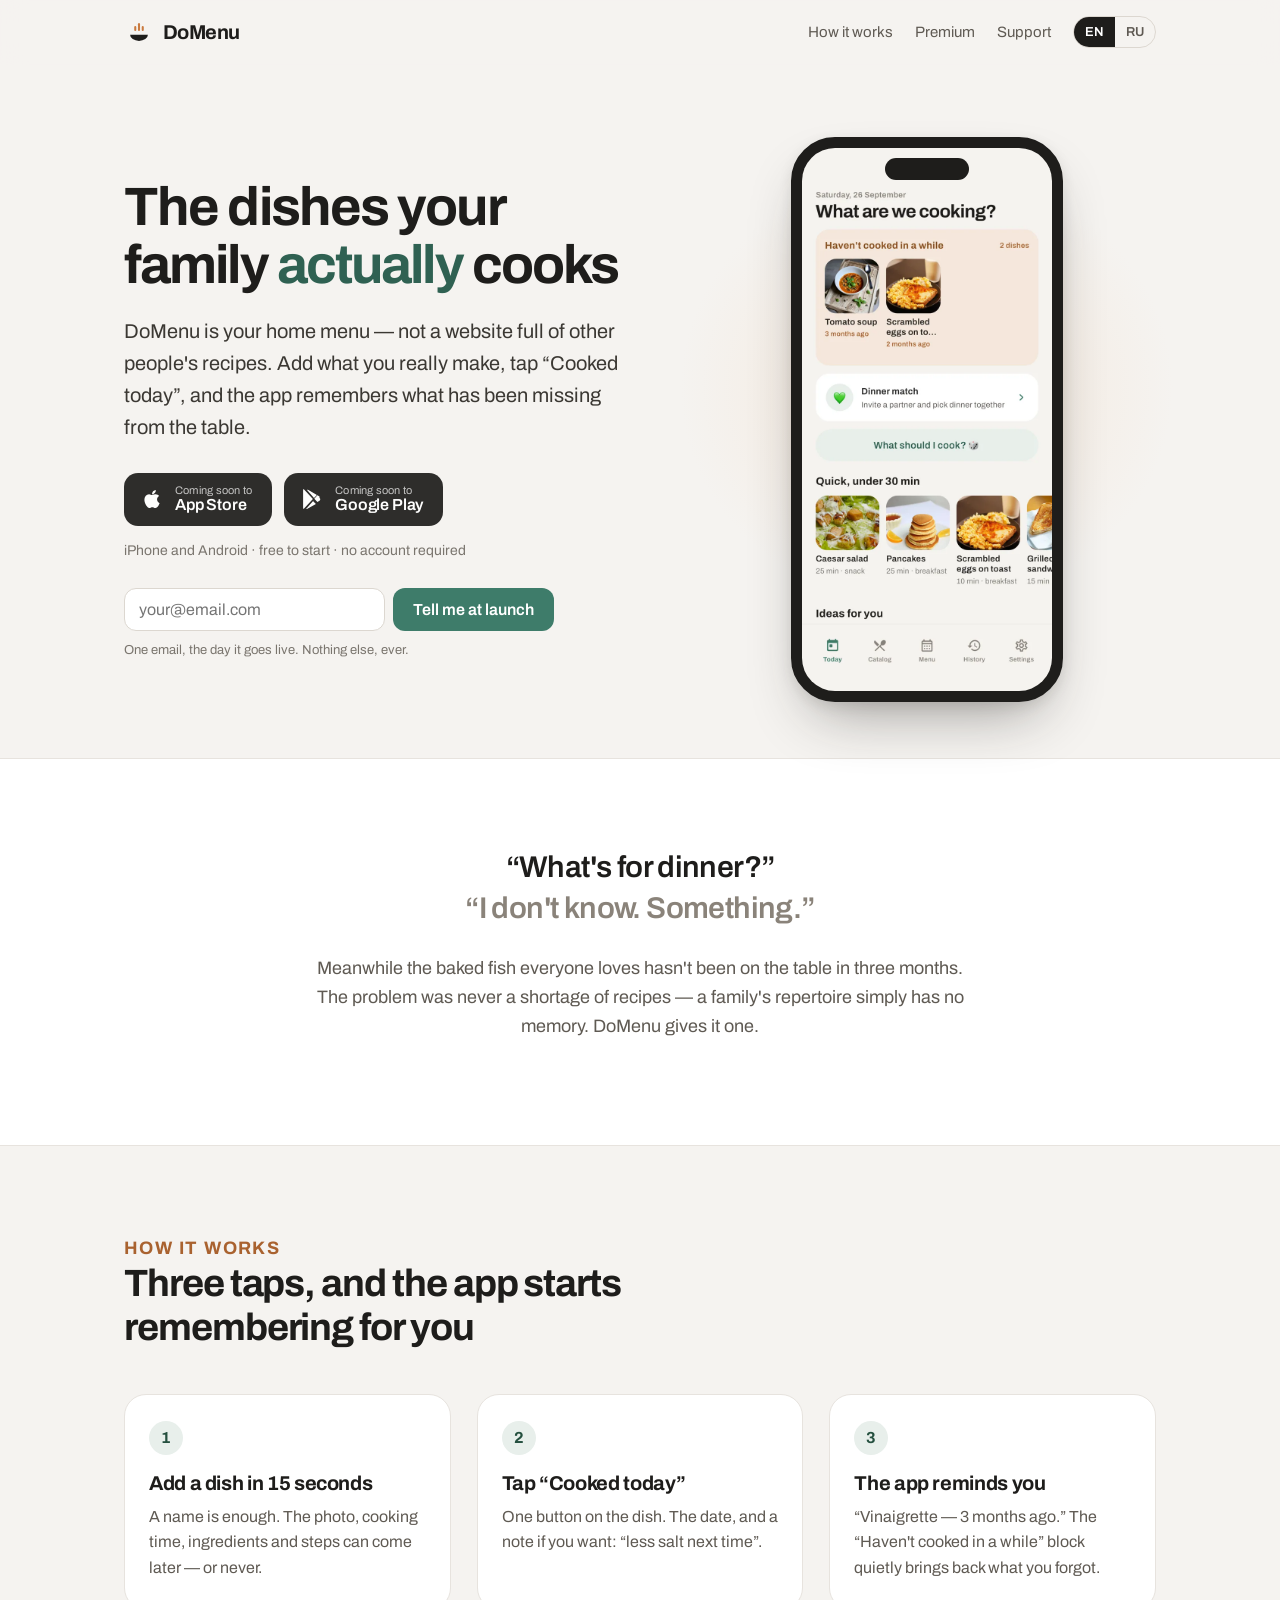
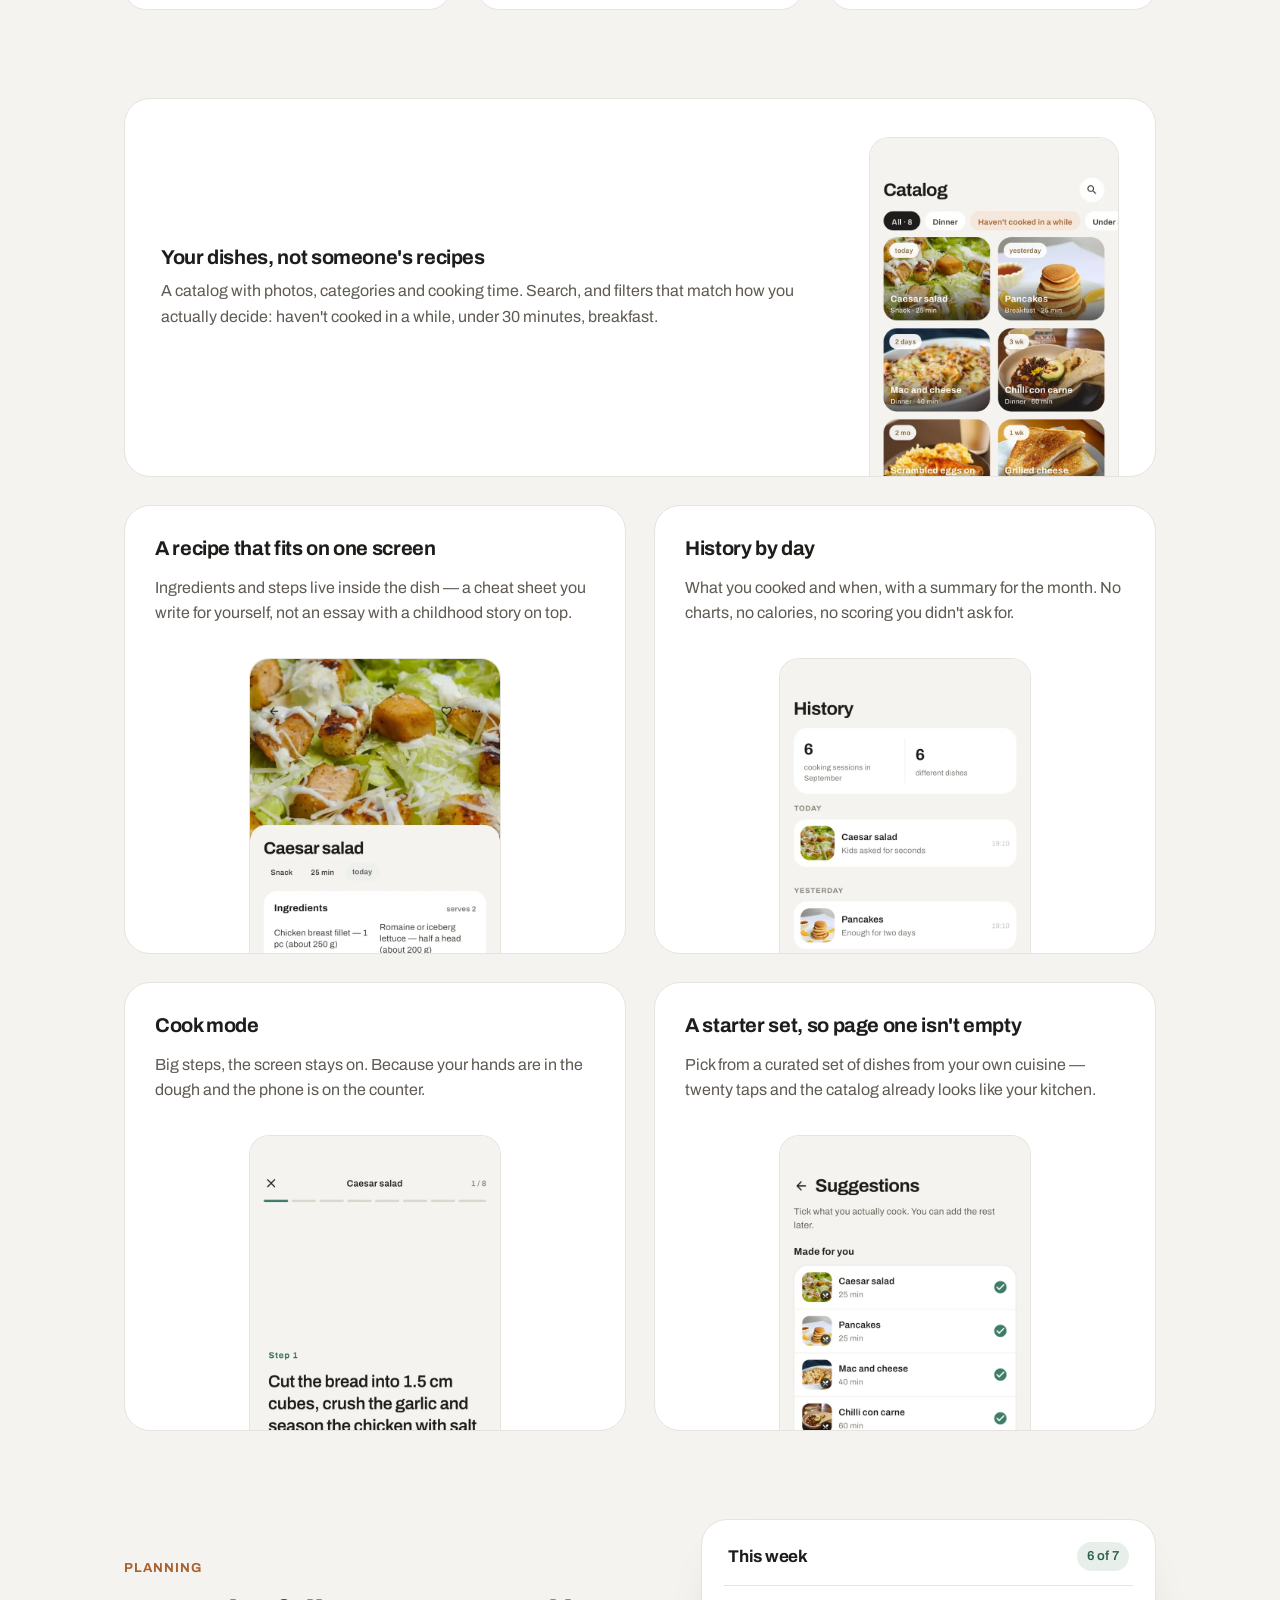
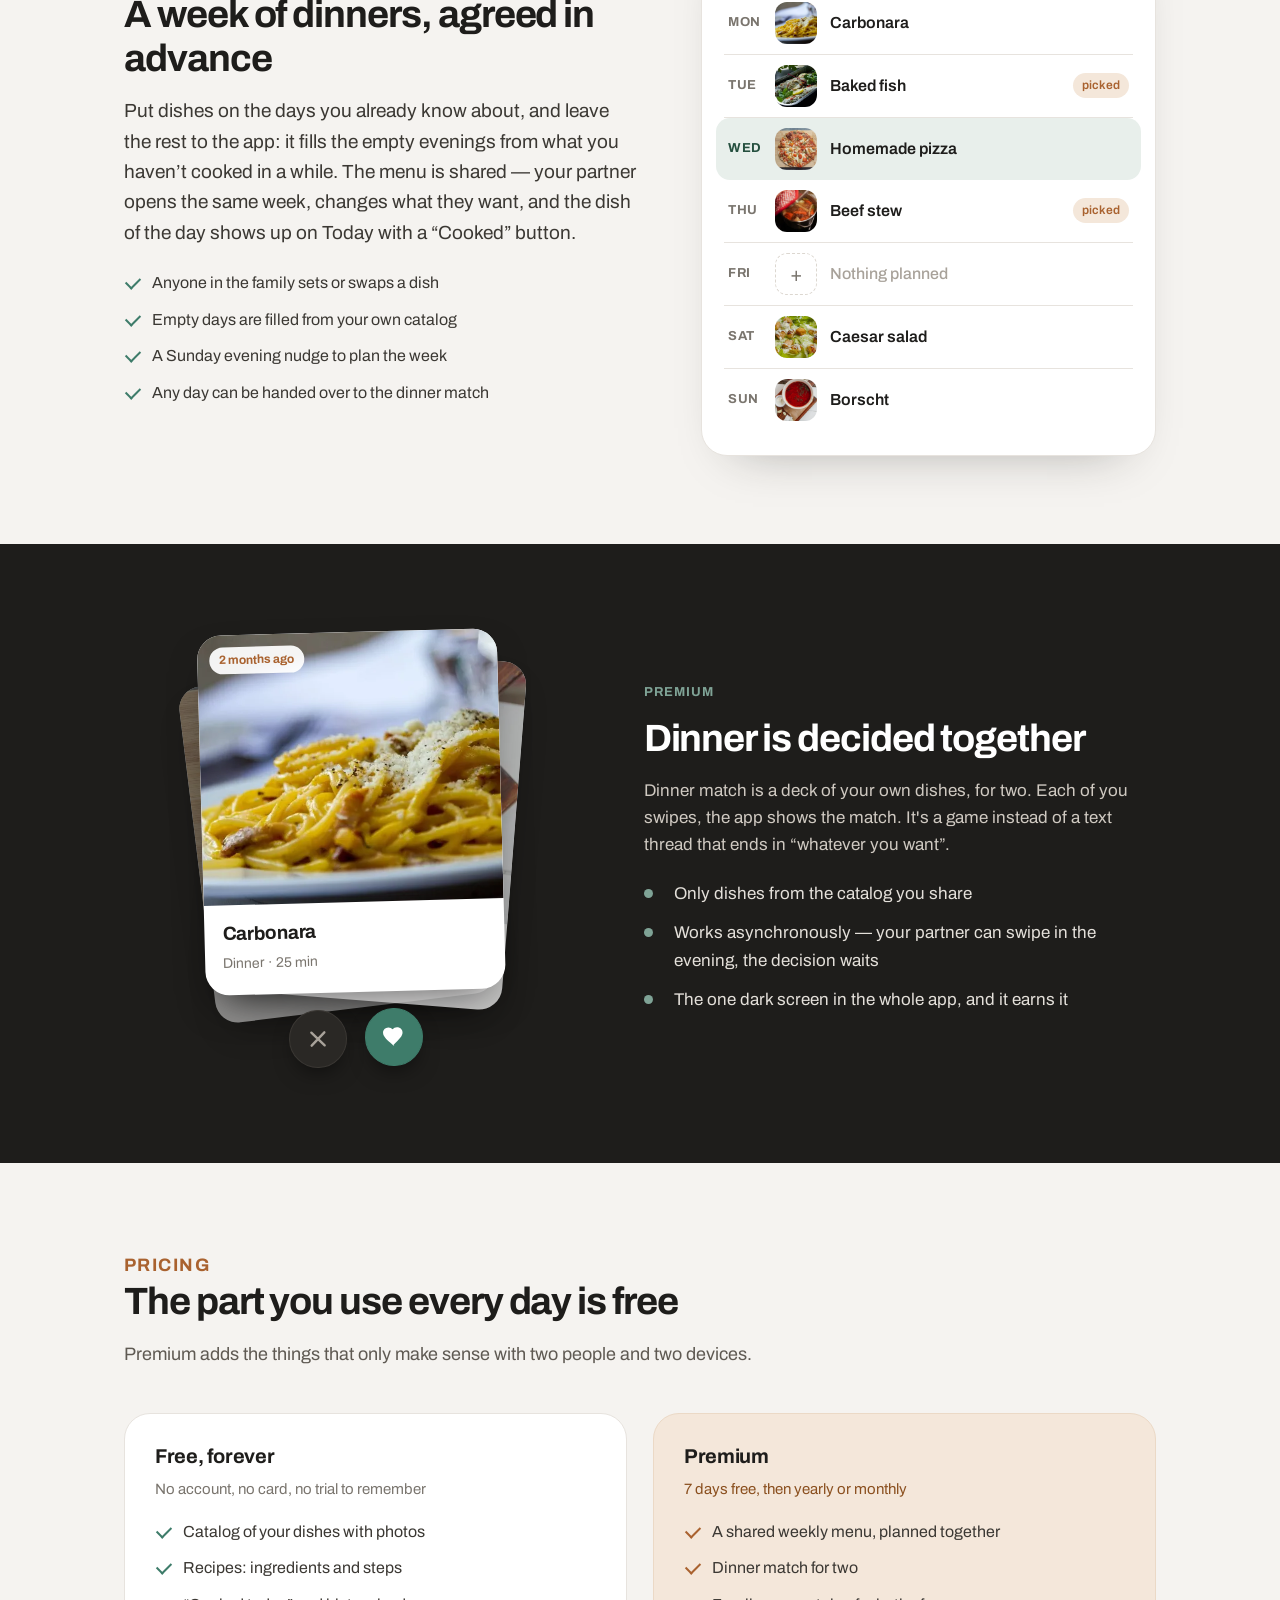
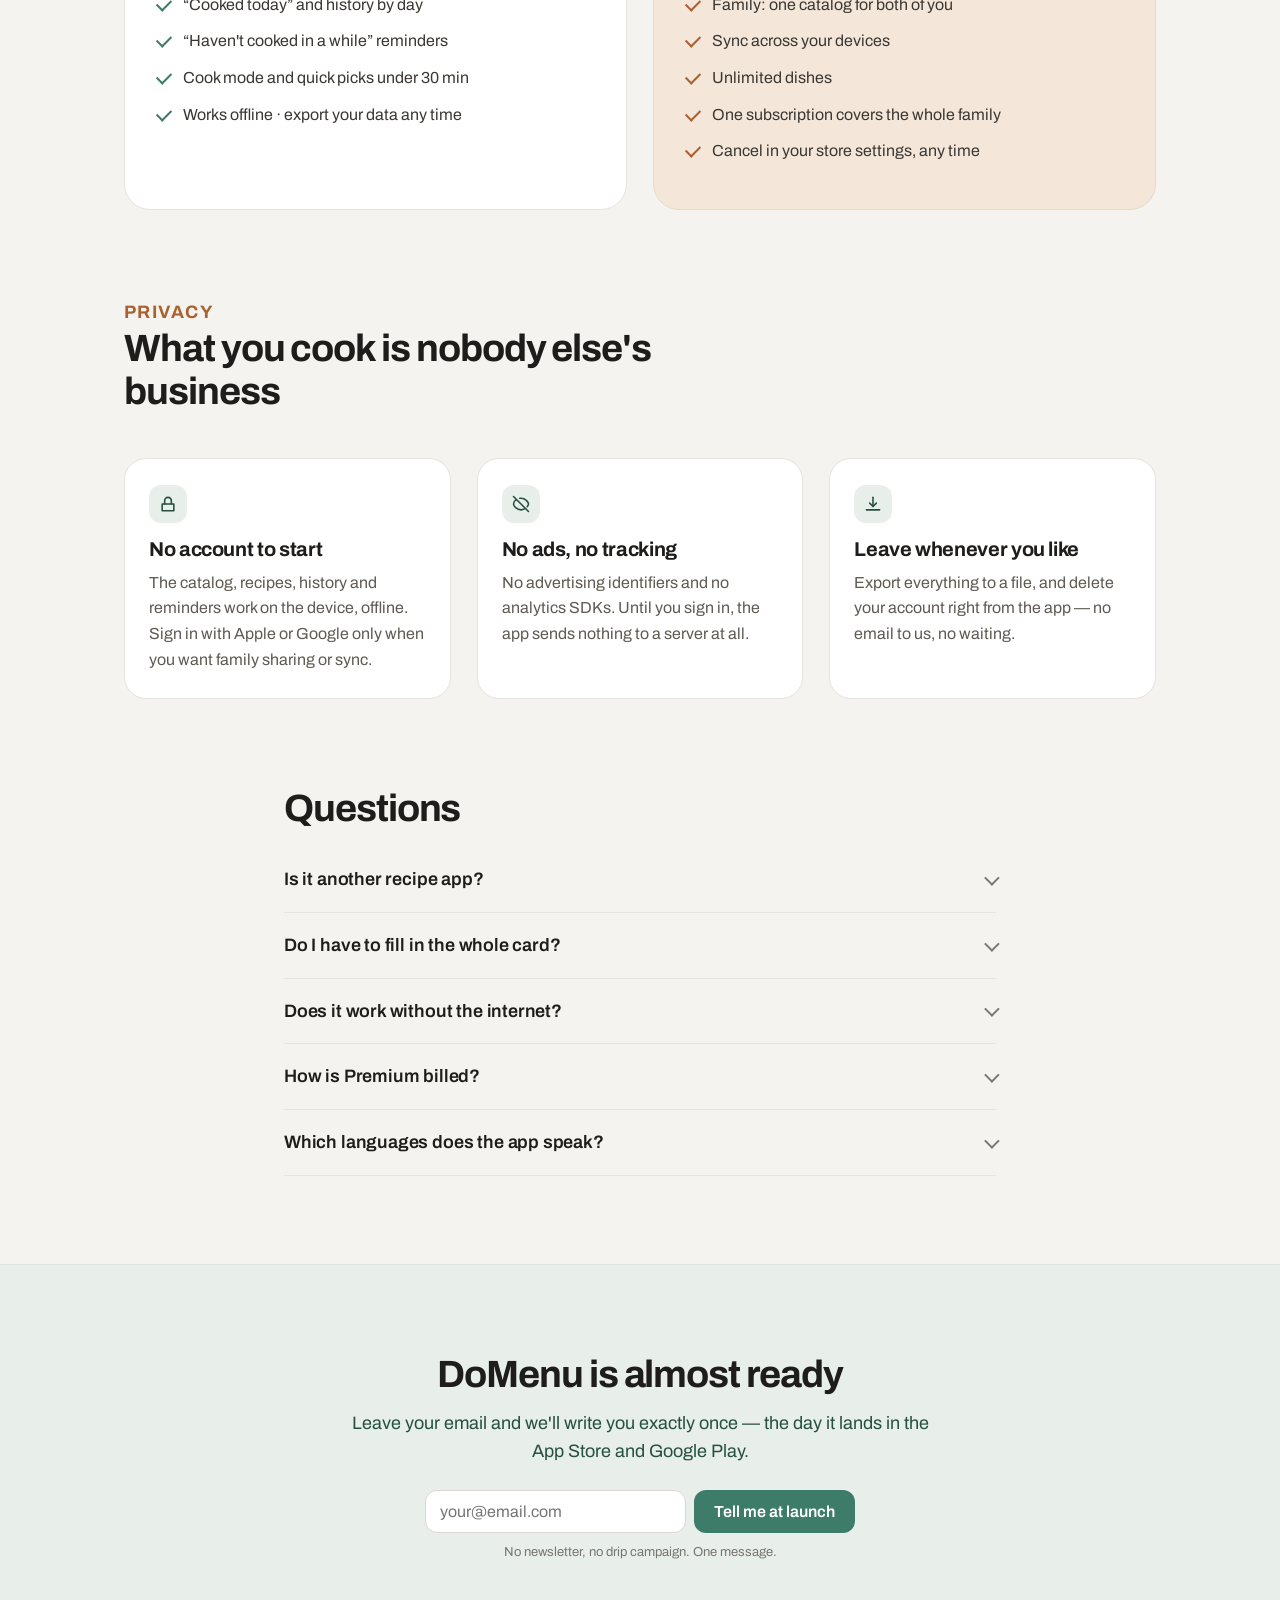
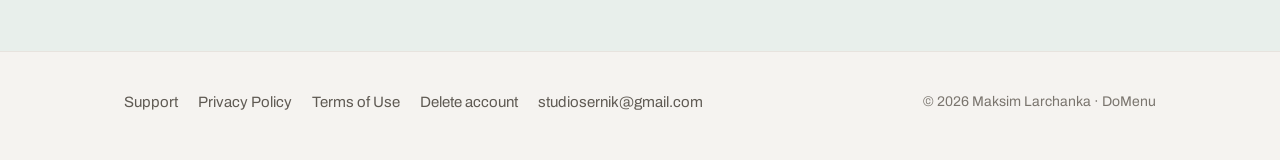
==== commit 32a2230a: "Неделя меню на лендинге, домен domenuapp.com Добавлена секция про меню на неделю: неделя ужинов нари" ====
--- a/index.html
+++ b/index.html
@@ -5,14 +5,14 @@
 <meta name="viewport" content="width=device-width,initial-scale=1">
 <title>DoMenu — the dishes your family actually cooks</title>
 <meta name="description" content="DoMenu is a home menu app: your family's own dishes, a cheat-sheet recipe inside each one, and a reminder of what hasn't been on the table in a while. iPhone and Android.">
-<link rel="canonical" href="https://makslara.github.io/domenu-site/">
-<link rel="alternate" hreflang="en" href="https://makslara.github.io/domenu-site/">
-<link rel="alternate" hreflang="ru" href="https://makslara.github.io/domenu-site/ru/">
-<link rel="alternate" hreflang="x-default" href="https://makslara.github.io/domenu-site/">
+<link rel="canonical" href="https://domenuapp.com/">
+<link rel="alternate" hreflang="en" href="https://domenuapp.com/">
+<link rel="alternate" hreflang="ru" href="https://domenuapp.com/ru/">
+<link rel="alternate" hreflang="x-default" href="https://domenuapp.com/">
 <meta property="og:type" content="website">
 <meta property="og:title" content="DoMenu — the dishes your family actually cooks">
 <meta property="og:description" content="Your home menu: add what you really cook, mark “Cooked today”, and the app remembers what has been missing from the table.">
-<meta property="og:image" content="https://makslara.github.io/domenu-site/og.png">
+<meta property="og:image" content="https://domenuapp.com/og.png">
 <meta property="og:locale" content="en">
 <meta property="og:locale:alternate" content="ru">
 <meta name="twitter:card" content="summary_large_image">
@@ -129,6 +129,32 @@
   </div>
 </section>
 
+<section class="menu-week">
+  <div class="wrap hero-grid">
+    <div class="reveal">
+      <p class="eyebrow">Planning</p>
+      <h2>A week of dinners, agreed in advance</h2>
+      <p class="lead">Put dishes on the days you already know about, and leave the rest to the app: it fills the empty evenings from what you haven’t cooked in a while. The menu is shared — your partner opens the same week, changes what they want, and the dish of the day shows up on Today with a “Cooked” button.</p>
+      <ul class="ticks">
+        <li>Anyone in the family sets or swaps a dish</li>
+        <li>Empty days are filled from your own catalog</li>
+        <li>A Sunday evening nudge to plan the week</li>
+        <li>Any day can be handed over to the dinner match</li>
+      </ul>
+    </div>
+      <div class="week reveal">
+        <div class="week-head"><b>This week</b><span>6 of 7</span></div>
+          <div class="week-row"><span class="day">Mon</span><img loading="lazy" src="shots/deck/carbonara.webp" alt=""><span class="dish">Carbonara</span></div>
+          <div class="week-row"><span class="day">Tue</span><img loading="lazy" src="shots/deck/baked-fish.webp" alt=""><span class="dish">Baked fish</span><span class="auto">picked</span></div>
+          <div class="week-row today"><span class="day">Wed</span><img loading="lazy" src="shots/deck/homemade-pizza.webp" alt=""><span class="dish">Homemade pizza</span></div>
+          <div class="week-row"><span class="day">Thu</span><img loading="lazy" src="shots/deck/beef-stew.webp" alt=""><span class="dish">Beef stew</span><span class="auto">picked</span></div>
+          <div class="week-row empty"><span class="day">Fri</span><span class="plus" aria-hidden="true">+</span><span class="dish">Nothing planned</span></div>
+          <div class="week-row"><span class="day">Sat</span><img loading="lazy" src="shots/deck/caesar-salad.webp" alt=""><span class="dish">Caesar salad</span></div>
+          <div class="week-row"><span class="day">Sun</span><img loading="lazy" src="shots/deck/borscht.webp" alt=""><span class="dish">Borscht</span></div>
+      </div>
+  </div>
+</section>
+
 <section class="match" id="match">
   <div class="wrap match-grid">
       <div class="deck">
@@ -181,6 +207,7 @@
         <h3>Premium</h3>
         <p class="price">7 days free, then yearly or monthly</p>
         <ul>
+          <li>A shared weekly menu, planned together</li>
           <li>Dinner match for two</li>
           <li>Family: one catalog for both of you</li>
           <li>Sync across your devices</li>
--- a/landing.css
+++ b/landing.css
@@ -198,3 +198,24 @@
 .deck-btns .yes svg{stroke:none;fill:#fff}
 @media(max-width:940px){.deck{margin-bottom:12px}}
 .deck-card:nth-child(1) .meta,.deck-card:nth-child(2) .meta{visibility:hidden}
+
+/* — неделя меню — */
+.week{background:var(--surface);border:1px solid var(--border);border-radius:26px;padding:22px 22px 24px;box-shadow:0 24px 50px -34px rgba(30,29,27,.4)}
+.week-head{display:flex;align-items:center;justify-content:space-between;padding:0 4px 14px;border-bottom:1px solid var(--border);margin:0 0 6px}
+.week-head b{font-size:17px;letter-spacing:-.015em}
+.week-head span{font-size:13px;font-weight:600;color:var(--accent-dark);background:var(--accent-tint);border-radius:999px;padding:4px 10px}
+.week-row{display:flex;align-items:center;gap:13px;padding:10px 4px;border-bottom:1px solid var(--border)}
+.week-row:last-child{border-bottom:0}
+.week-row .day{width:34px;flex:none;font-size:13px;font-weight:700;color:var(--muted);text-transform:uppercase;letter-spacing:.04em}
+.week-row img{width:42px;height:42px;border-radius:12px;object-fit:cover;flex:none}
+.week-row .dish{flex:1;min-width:0;font-size:16px;font-weight:600;color:var(--ink);white-space:nowrap;overflow:hidden;text-overflow:ellipsis}
+.week-row .auto{font-size:12px;font-weight:600;color:var(--warm-dark);background:var(--warm-tint);border-radius:999px;padding:3px 9px;flex:none}
+.week-row.today{background:var(--accent-tint);border-radius:14px;margin:0 -8px;padding:10px 12px;border-bottom:0}
+.week-row.today .day{color:var(--accent-deep)}
+.week-row.empty .dish{color:var(--disabled,#A8A29A);font-weight:500}
+.week-row .plus{width:42px;height:42px;border-radius:12px;border:1.5px dashed var(--divider);flex:none;display:grid;place-items:center;color:var(--muted);font-size:20px;line-height:1}
+.menu-week{background:var(--bg);padding-top:0}
+.menu-week .hero-grid{align-items:center;gap:64px}
+ul.ticks{list-style:none;padding:0;margin:22px 0 0}
+ul.ticks li{position:relative;padding:0 0 0 28px;margin:0 0 11px;font-size:16px;color:var(--ink-2)}
+ul.ticks li::before{content:"";position:absolute;left:2px;top:7px;width:12px;height:7px;border:2px solid var(--accent);border-top:0;border-right:0;transform:rotate(-45deg)}
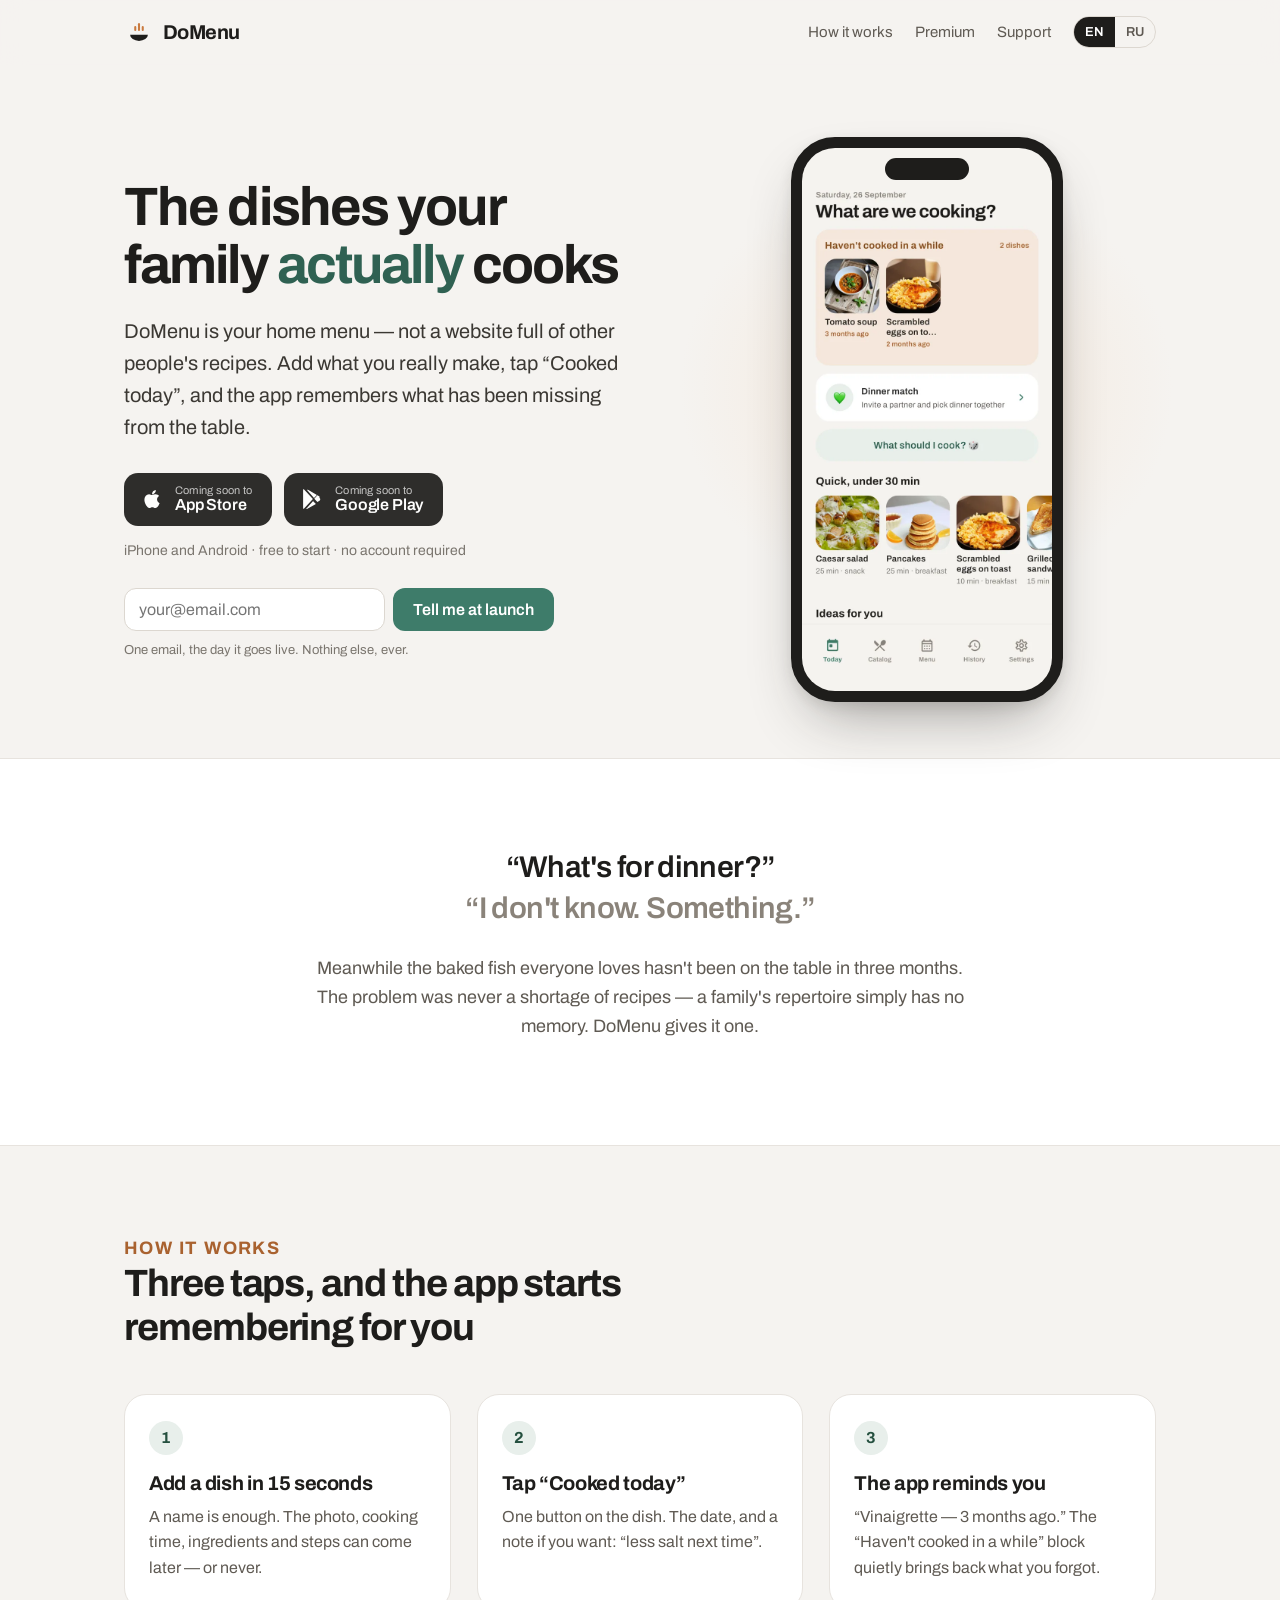
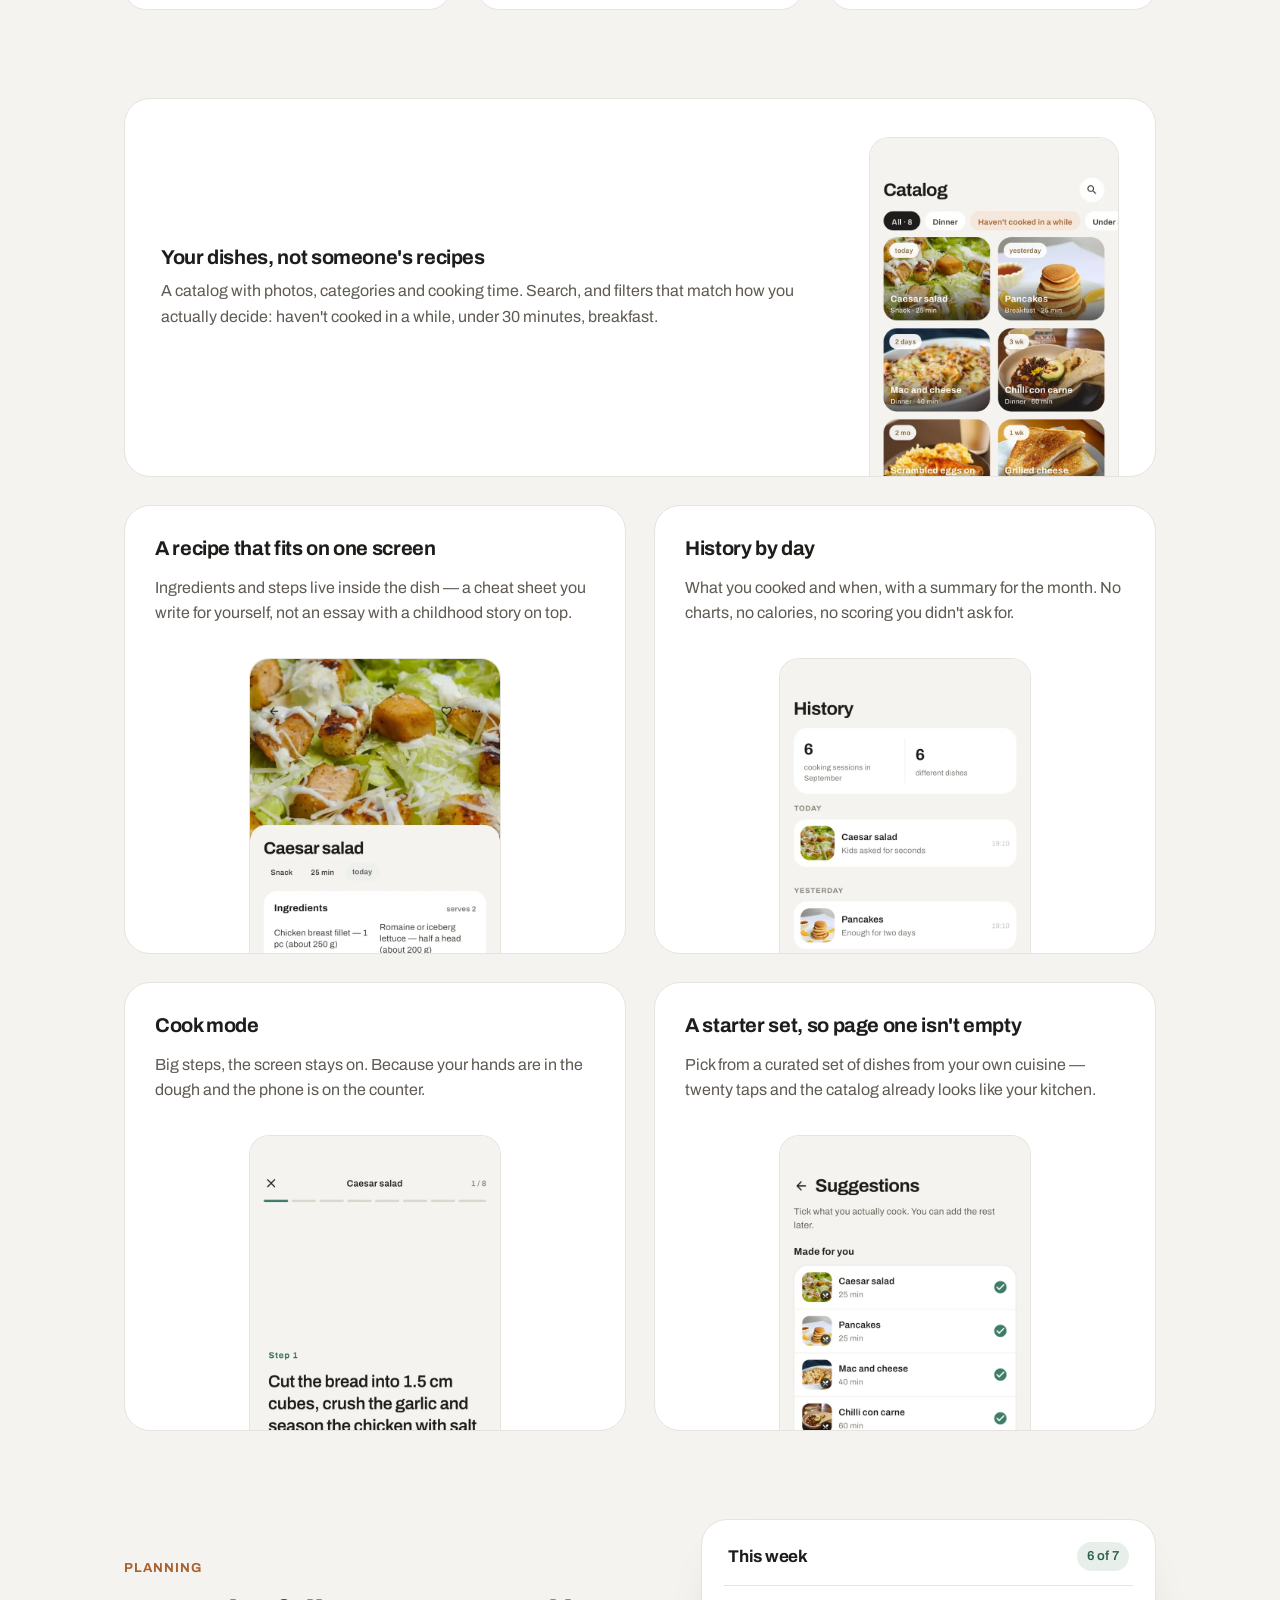
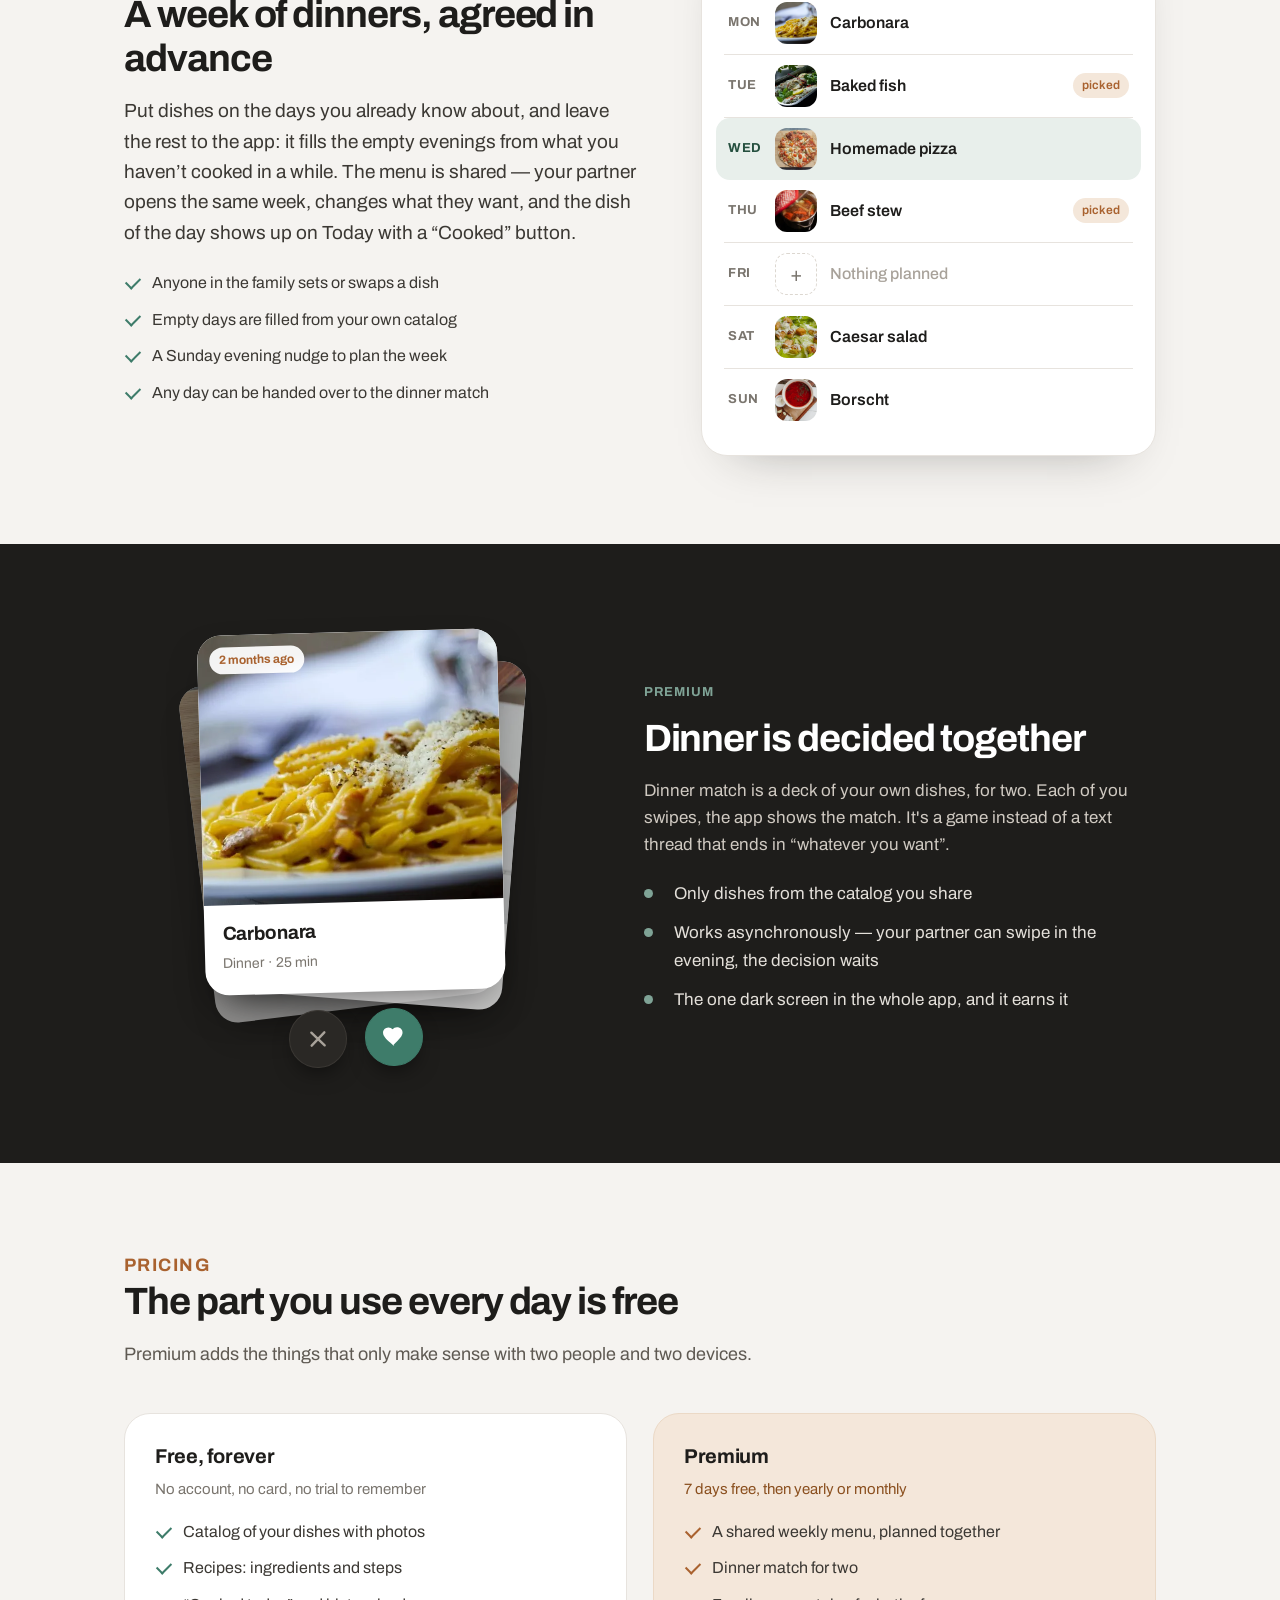
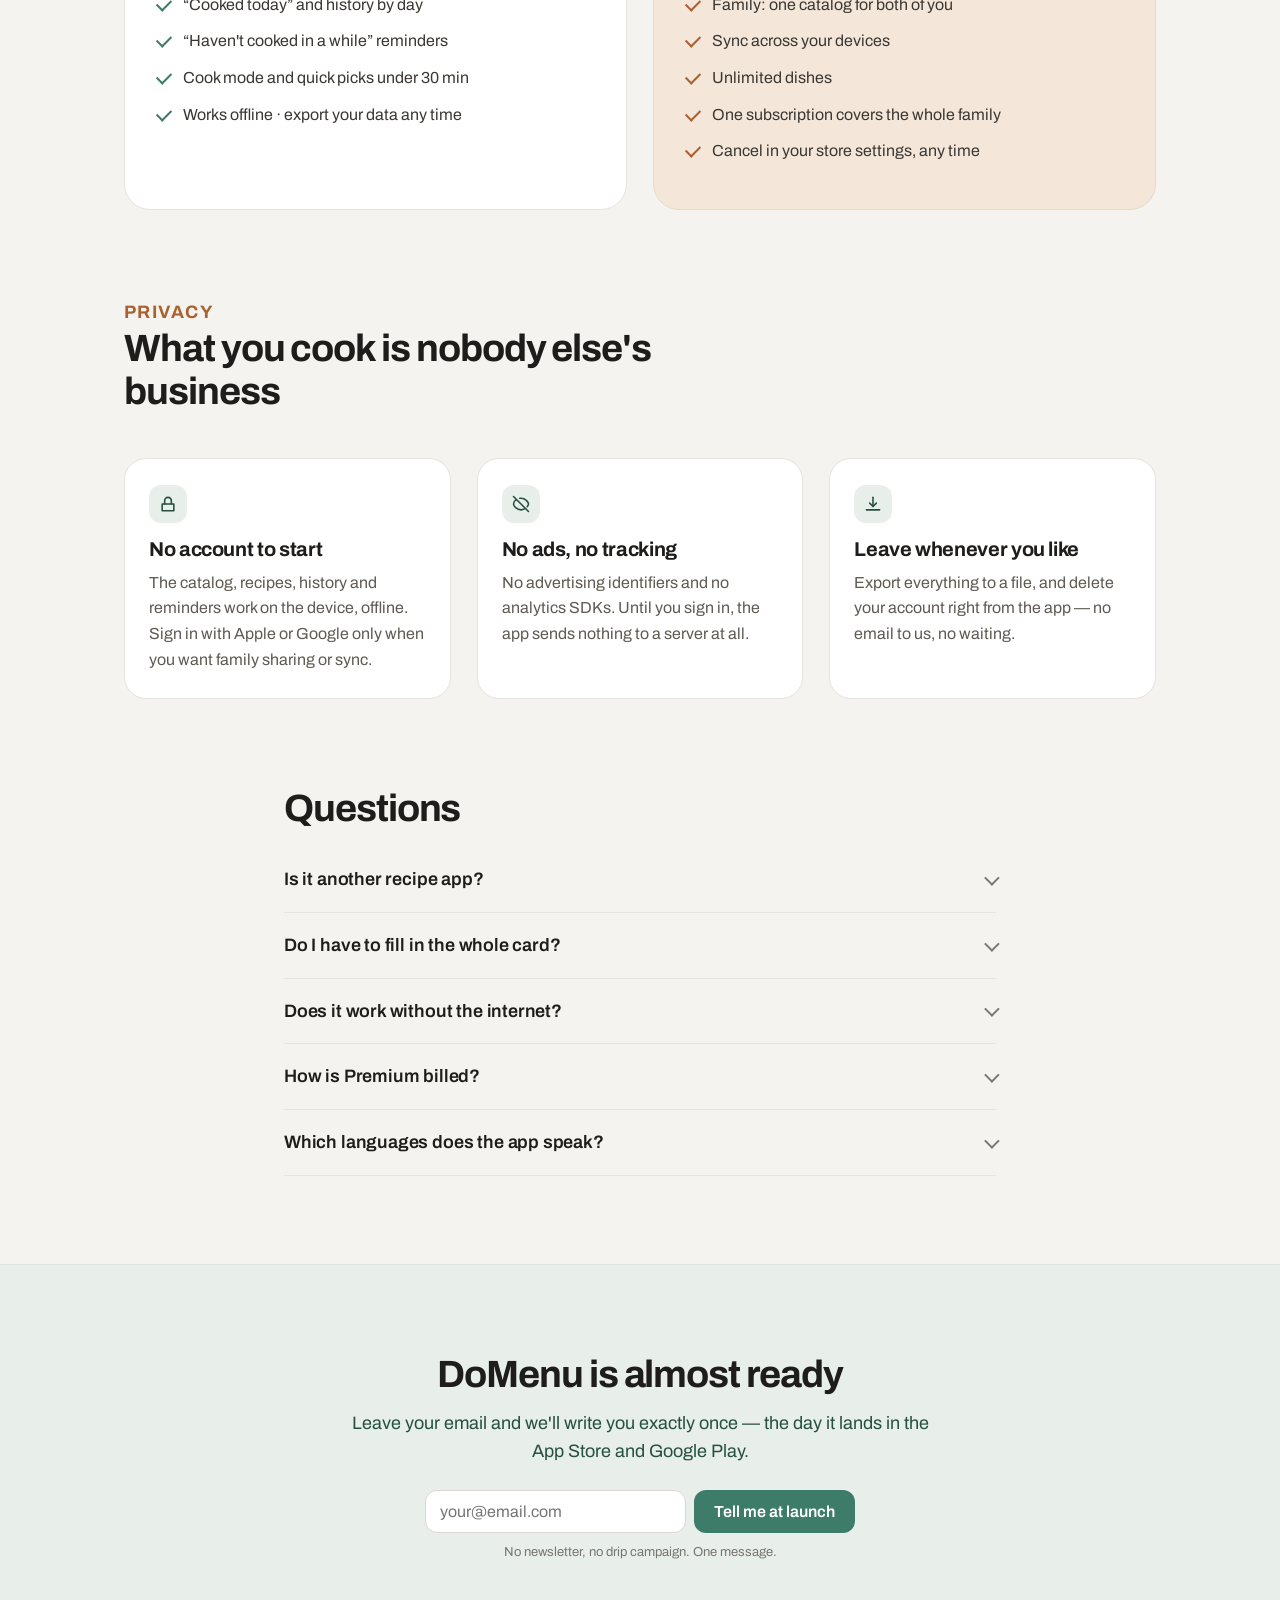
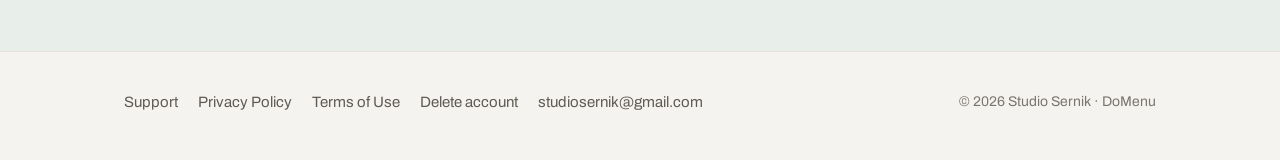
==== commit 4ceeb395: "Копирайт на страницах — Studio Sernik Co-Authored-By: Claude Opus 5 (1M context) <noreply@anthropic." ====
--- a/index.html
+++ b/index.html
@@ -283,7 +283,7 @@
       <a href="delete-account/">Delete account</a>
       <a href="mailto:studiosernik@gmail.com">studiosernik@gmail.com</a>
     </nav>
-    <span class="copy">© 2026 Maksim Larchanka · DoMenu</span>
+    <span class="copy">© 2026 Studio Sernik · DoMenu</span>
   </div>
 </footer>
 
